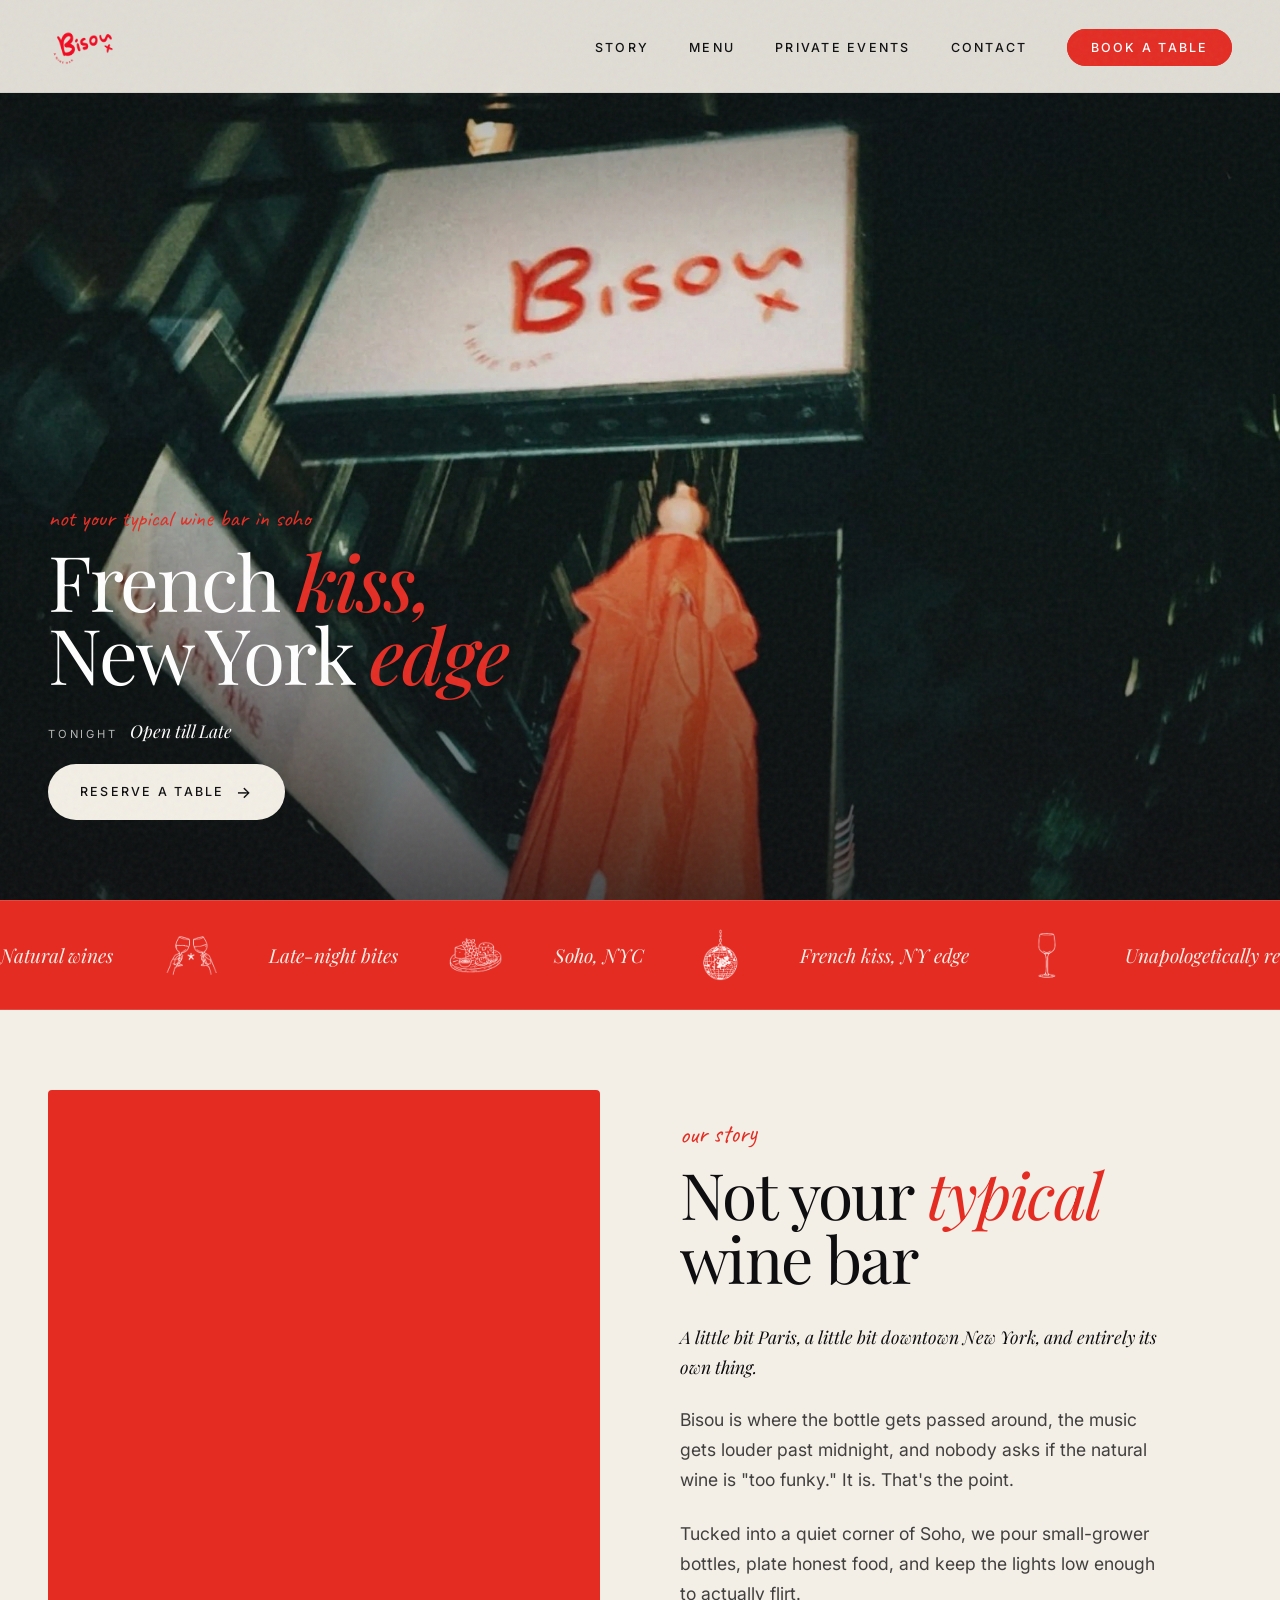
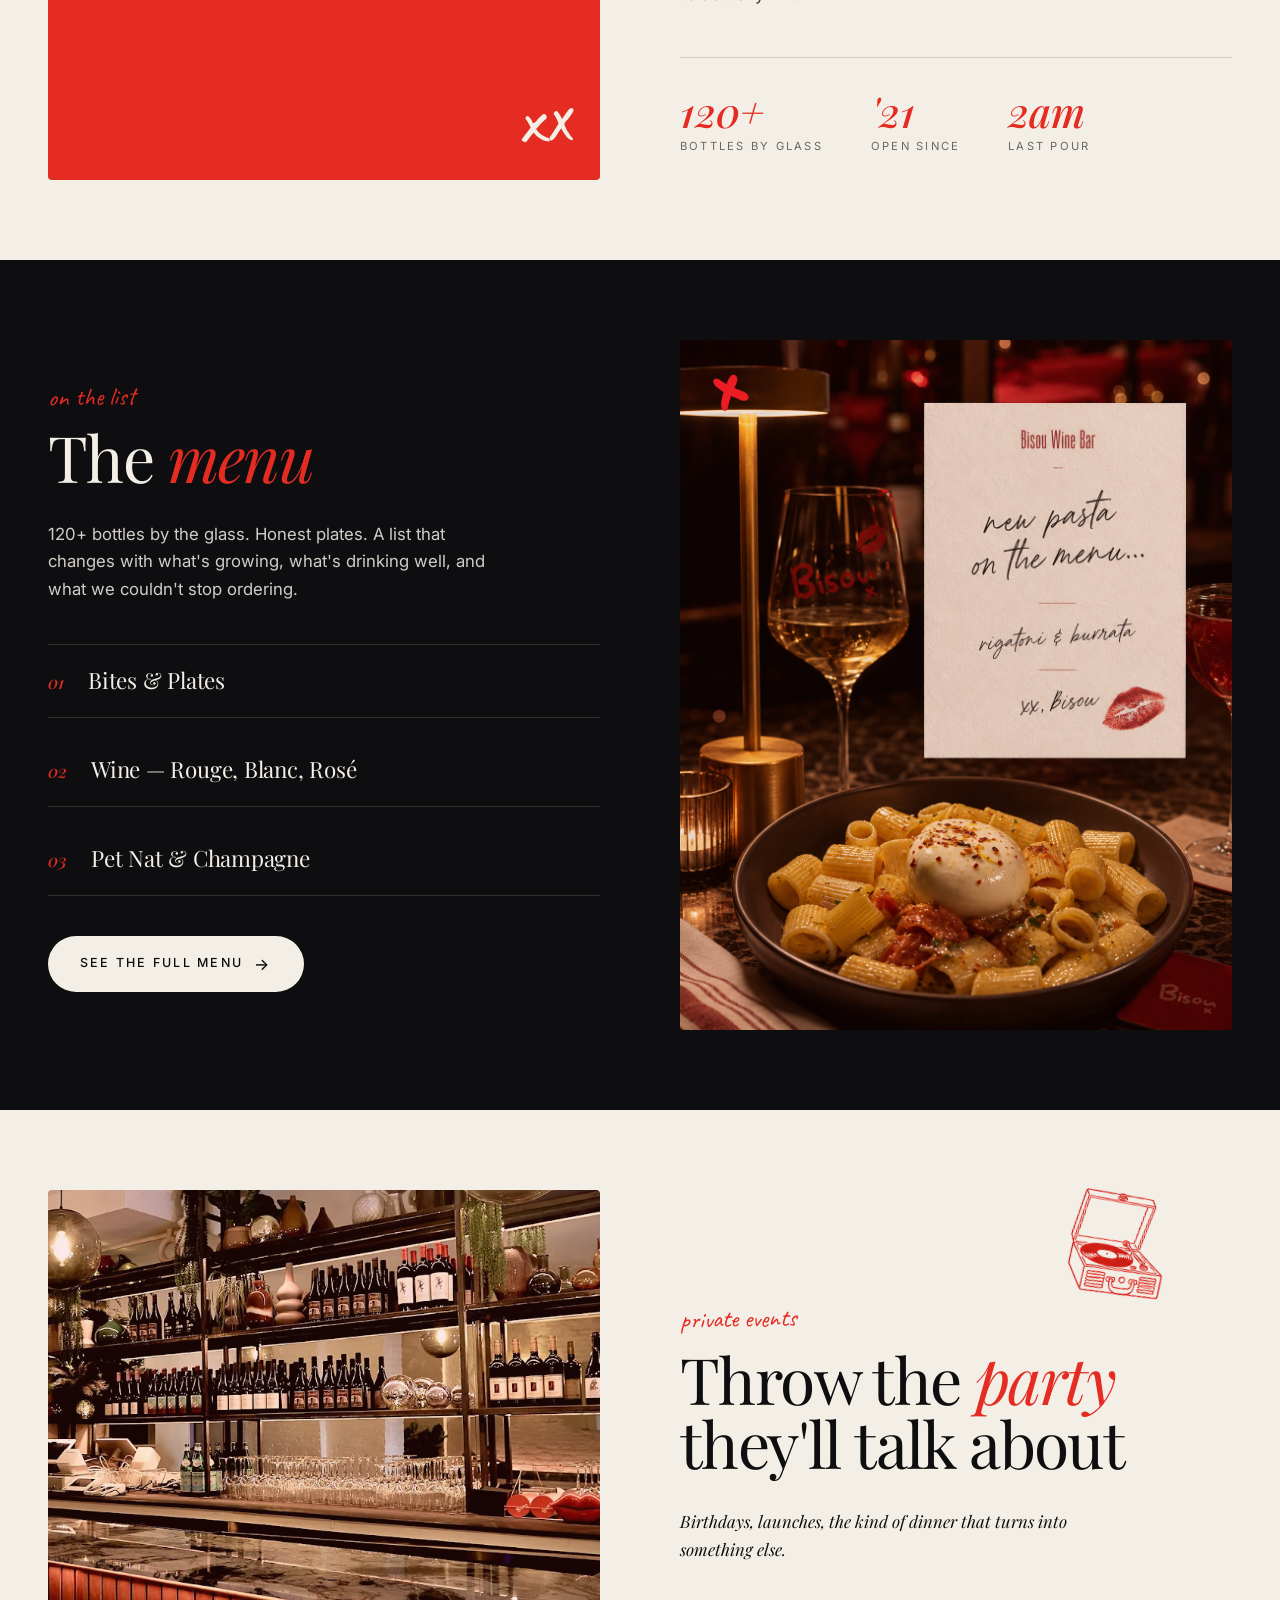
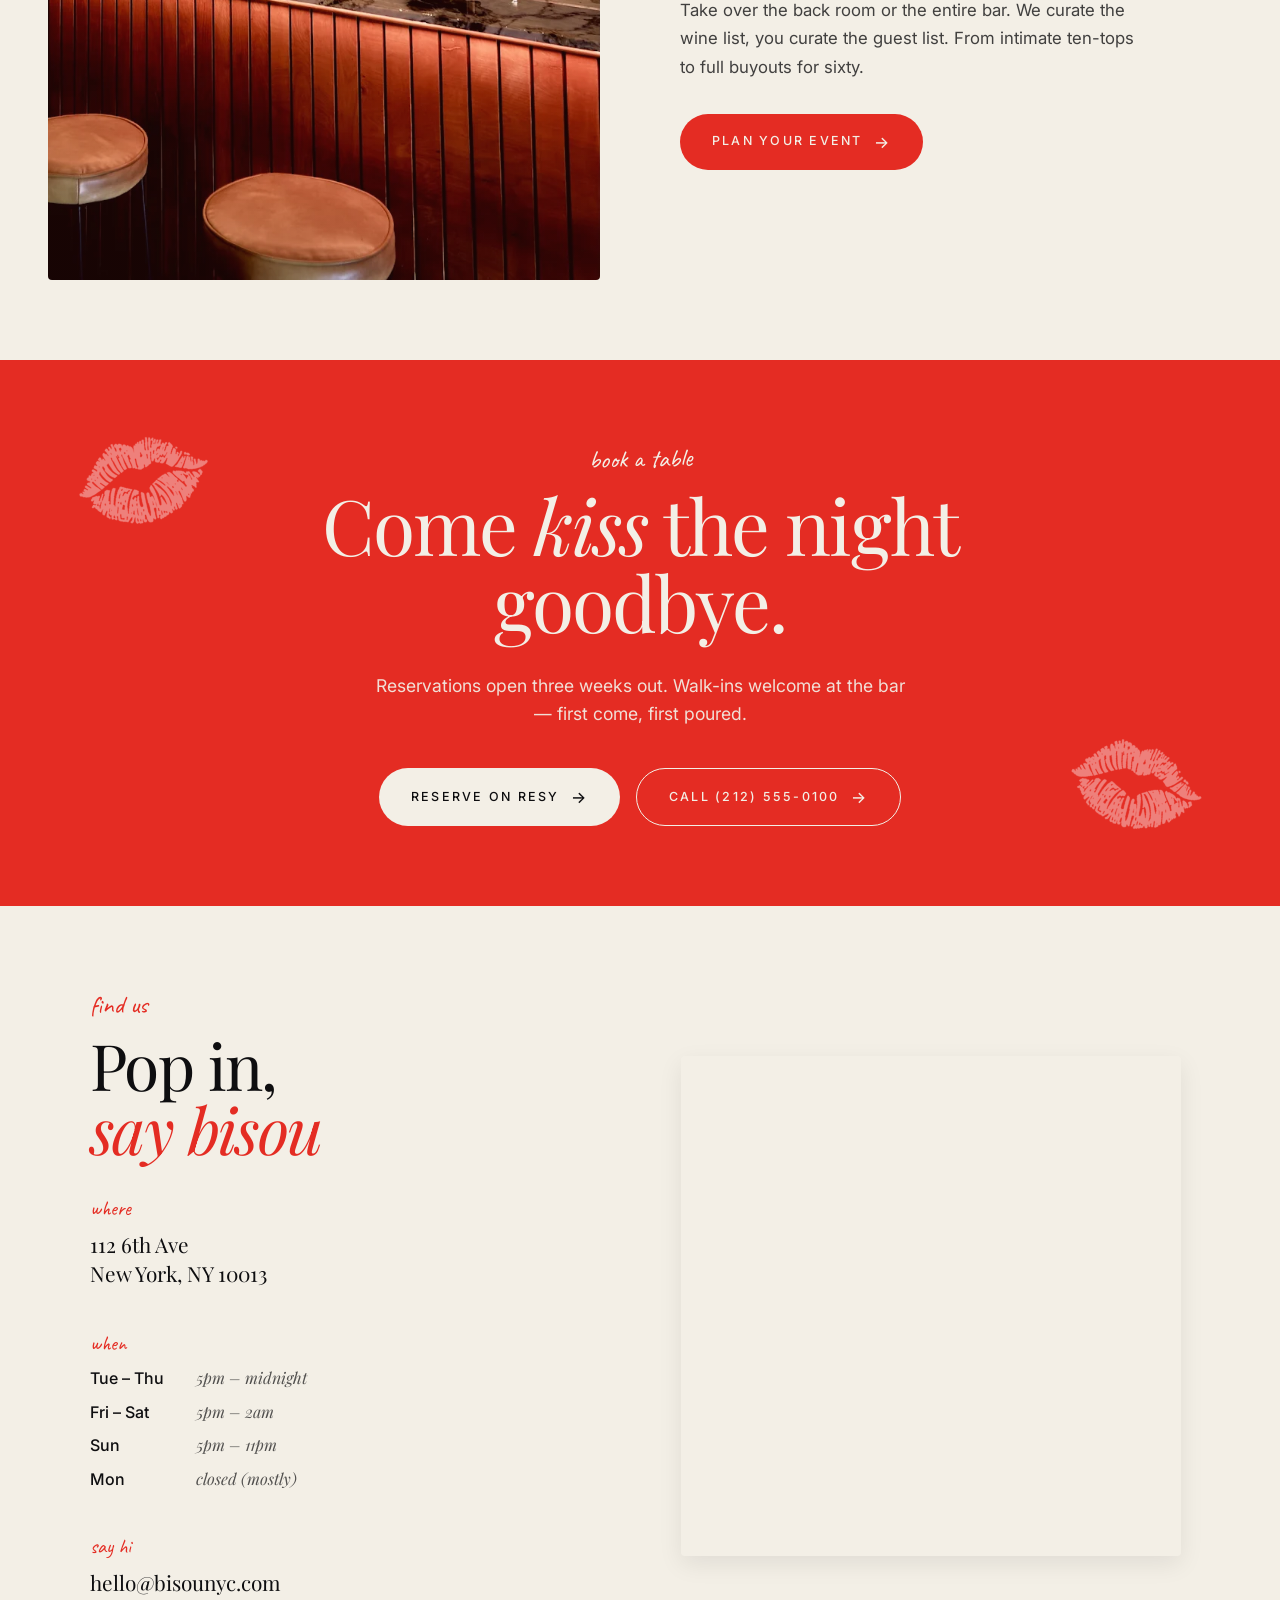
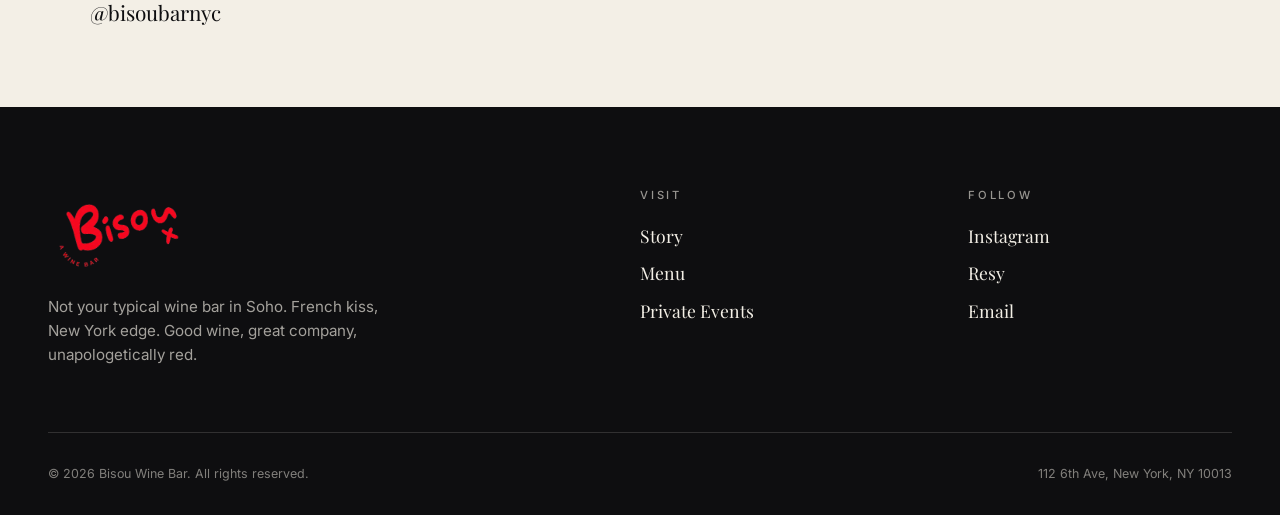
==== index.html @ 3c7ae7d9 "Initial Bisou website" ====
<!DOCTYPE html>
<html lang="en">
<head>
<meta charset="UTF-8">
<meta name="viewport" content="width=device-width, initial-scale=1.0">

<!-- ============ SEO ============ -->
<title>Bisou — Not Your Typical Wine Bar in Soho, NYC | Natural Wine & Late-Night Bites</title>
<meta name="description" content="Bisou is a natural wine bar in Soho, NYC. French kiss, New York edge. 120+ bottles by the glass, late-night bites, open till 2am. Book your table on Resy.">
<meta name="keywords" content="wine bar soho, wine bar nyc, natural wine soho, french wine bar new york, late night wine bar nyc, soho restaurants, bisou wine bar, wine bar spring street">
<meta name="author" content="Bisou Wine Bar">
<meta name="robots" content="index, follow, max-image-preview:large">
<link rel="canonical" href="https://bisounyc.com/">
<meta name="geo.region" content="US-NY">
<meta name="geo.placename" content="New York">
<meta name="geo.position" content="40.7237;-74.0021">
<meta name="ICBM" content="40.7237, -74.0021">

<!-- Open Graph -->
<meta property="og:type" content="restaurant.restaurant">
<meta property="og:title" content="Bisou — Not Your Typical Wine Bar in Soho, NYC">
<meta property="og:description" content="French kiss, New York edge. Natural wine bar in Soho. Open till 2am.">
<meta property="og:url" content="https://bisounyc.com/">
<meta property="og:site_name" content="Bisou Wine Bar">
<meta property="og:locale" content="en_US">
<meta property="og:image" content="https://bisounyc.com/og-image.jpg">

<!-- Twitter -->
<meta name="twitter:card" content="summary_large_image">
<meta name="twitter:title" content="Bisou — Not Your Typical Wine Bar in Soho, NYC">
<meta name="twitter:description" content="French kiss, New York edge. Natural wine bar in Soho. Open till 2am.">
<meta name="twitter:image" content="https://bisounyc.com/og-image.jpg">

<!-- LocalBusiness Schema for Google + AI search (GEO) -->
<script type="application/ld+json">
{
  "@context": "https://schema.org",
  "@type": "BarOrPub",
  "@id": "https://bisounyc.com/#business",
  "name": "Bisou Wine Bar",
  "alternateName": "Bisou",
  "description": "Natural wine bar in Soho, NYC. French kiss, New York edge. 120+ bottles by the glass, late-night bites, open till 2am.",
  "url": "https://bisounyc.com/",
  "telephone": "+1-212-555-0100",
  "email": "hello@bisounyc.com",
  "priceRange": "$$",
  "image": "https://bisounyc.com/og-image.jpg",
  "logo": "https://bisounyc.com/logo.png",
  "address": {
    "@type": "PostalAddress",
    "streetAddress": "112 6th Ave",
    "addressLocality": "New York",
    "addressRegion": "NY",
    "postalCode": "10013",
    "addressCountry": "US"
  },
  "geo": {
    "@type": "GeoCoordinates",
    "latitude": 40.7237,
    "longitude": -74.0021
  },
  "openingHoursSpecification": [
    { "@type": "OpeningHoursSpecification", "dayOfWeek": ["Tuesday","Wednesday","Thursday"], "opens": "17:00", "closes": "00:00" },
    { "@type": "OpeningHoursSpecification", "dayOfWeek": ["Friday","Saturday"], "opens": "17:00", "closes": "02:00" },
    { "@type": "OpeningHoursSpecification", "dayOfWeek": "Sunday", "opens": "17:00", "closes": "23:00" }
  ],
  "servesCuisine": ["Wine Bar", "French", "American", "Natural Wine"],
  "acceptsReservations": "https://resy.com/cities/ny/bisou",
  "hasMenu": "https://bisounyc.com/menu.html",
  "sameAs": [
    "https://www.instagram.com/bisoubarnyc/"
  ],
  "areaServed": {
    "@type": "City",
    "name": "New York"
  }
}
</script>

<link rel="preconnect" href="https://fonts.googleapis.com">
<link rel="preconnect" href="https://fonts.gstatic.com" crossorigin>
<link href="https://fonts.googleapis.com/css2?family=Playfair+Display:ital,wght@0,400;0,500;0,700;1,400;1,500;1,700&family=Inter:wght@300;400;500;600&family=Caveat:wght@400;600&display=swap" rel="stylesheet">
<link rel="stylesheet" href="styles.css">
</head>
<body>

<!-- NAV -->
<nav id="nav" class="solid" aria-label="Main navigation">
  <a href="/" class="nav-logo" aria-label="Bisou home"><img src="images/logo.png" alt="Bisou — A Wine Bar"></a>
  <ul class="nav-links">
    <li><a href="#story">Story</a></li>
    <li><a href="menu.html">Menu</a></li>
    <li><a href="events.html">Private Events</a></li>
    <li><a href="#contact">Contact</a></li>
    <li><a href="https://resy.com/cities/new-york-ny/venues/bisou" target="_blank" rel="noopener" class="nav-cta" data-resy>Book a Table</a></li>
  </ul>
</nav>

<!-- HERO -->
<header class="hero" role="banner">
  <img class="hero-video" src="images/hero.jpg" alt="Bisou Wine Bar storefront at 112 6th Ave, NY" loading="eager">
  <div class="hero-overlay"></div>

  <div class="hero-content">
    <span class="hero-eyebrow">not your typical wine bar in soho</span>
    <h1>French <em>kiss,</em><br>New York <em>edge</em></h1>
    <div class="hero-meta">
      <div class="meta-row">
        <span class="meta-label">Tonight</span>
        <span class="meta-value">Open till Late</span>
      </div>
      <a href="https://resy.com/cities/new-york-ny/venues/bisou" target="_blank" rel="noopener" class="btn btn-light" data-resy>Reserve a Table</a>
    </div>
  </div>

</header>

<!-- MARQUEE -->
<div class="marquee" aria-hidden="true">
  <div class="marquee-track">
    <span>Natural wines</span>
    <span>Late-night bites</span>
    <span>Soho, NYC</span>
    <span>French kiss, NY edge</span>
    <span>Unapologetically red</span>
    <span>Natural wines</span>
    <span>Late-night bites</span>
    <span>Soho, NYC</span>
    <span>French kiss, NY edge</span>
    <span>Unapologetically red</span>
  </div>
</div>

<main>

<!-- STORY -->
<section class="story" id="story" aria-labelledby="story-title">
  <div class="story-image" role="img" aria-label="Bisou wine bar interior"></div>
  <div class="story-text">
    <span class="section-label">our story</span>
    <h2 class="section-title" id="story-title">Not your <em>typical</em><br>wine bar</h2>
    <p class="lead">A little bit Paris, a little bit downtown New York, and entirely its own thing.</p>
    <p>Bisou is where the bottle gets passed around, the music gets louder past midnight, and nobody asks if the natural wine is "too funky." It is. That's the point.</p>
    <p>Tucked into a quiet corner of Soho, we pour small-grower bottles, plate honest food, and keep the lights low enough to actually flirt.</p>
    <div class="story-stats">
      <div>
        <div class="stat-num">120+</div>
        <div class="stat-label">Bottles by glass</div>
      </div>
      <div>
        <div class="stat-num">'21</div>
        <div class="stat-label">Open since</div>
      </div>
      <div>
        <div class="stat-num">2am</div>
        <div class="stat-label">Last pour</div>
      </div>
    </div>
  </div>
</section>

<!-- MENU TEASER (light bg) -->
<section class="menu-teaser" id="menu-teaser" aria-labelledby="menu-title">
  <div class="menu-teaser-inner">
    <div class="menu-teaser-text">
      <span class="section-label">on the list</span>
      <h2 class="section-title" id="menu-title">The <em>menu</em></h2>
      <p class="lead">120+ bottles by the glass. Honest plates. A list that changes with what's growing, what's drinking well, and what we couldn't stop ordering.</p>
      <div class="menu-teaser-cats">
        <div class="cat"><span class="cat-num">01</span><span class="cat-name">Bites & Plates</span></div>
        <div class="cat"><span class="cat-num">02</span><span class="cat-name">Wine — Rouge, Blanc, Rosé</span></div>
        <div class="cat"><span class="cat-num">03</span><span class="cat-name">Pet Nat & Champagne</span></div>
      </div>
      <a href="menu.html" class="btn btn-light">See the full menu</a>
    </div>
    <div class="menu-teaser-image" role="img" aria-label="Wine and bites at Bisou"></div>
  </div>
</section>

<!-- EVENTS TEASER -->
<section class="events-teaser" id="events" aria-labelledby="events-title">
  <img src="images/dj.png" alt="" aria-hidden="true" class="events-teaser-dj">
  <div class="events-teaser-inner">
    <div class="events-teaser-image" role="img" aria-label="Private event at Bisou"></div>
    <div class="events-teaser-text">
      <span class="section-label">private events</span>
      <h2 class="section-title" id="events-title">Throw the <em>party</em><br>they'll talk about</h2>
      <p class="lead">Birthdays, launches, the kind of dinner that turns into something else.</p>
      <p>Take over the back room or the entire bar. We curate the wine list, you curate the guest list. From intimate ten-tops to full buyouts for sixty.</p>
      <a href="events.html" class="btn">Plan your event</a>
    </div>
  </div>
</section>

<!-- RESERVATION -->
<section class="reservation" id="reservation" aria-labelledby="reservation-title">
  <span class="section-label" style="color: var(--warm-ivory);">book a table</span>
  <h2 id="reservation-title">Come <em>kiss</em> the night<br>goodbye.</h2>
  <p>Reservations open three weeks out. Walk-ins welcome at the bar — first come, first poured.</p>
  <div class="resy-buttons">
    <a href="https://resy.com/cities/new-york-ny/venues/bisou" target="_blank" rel="noopener" class="btn btn-light" data-resy>Reserve on Resy</a>
    <a href="tel:+12125550100" class="btn btn-ghost">Call (212) 555-0100</a>
  </div>
</section>

<!-- CONTACT -->
<section class="contact" id="contact" aria-labelledby="contact-title">
  <div class="contact-grid">
    <div>
      <span class="section-label">find us</span>
      <h2 class="section-title" id="contact-title">Pop in,<br><em>say bisou</em></h2>

      <div class="contact-info">
        <div class="contact-block">
          <div class="contact-label">where</div>
          <address class="contact-content">112 6th Ave<br>New York, NY 10013</address>
        </div>
        <div class="contact-block">
          <div class="contact-label">when</div>
          <div class="hours-table">
            <span class="day">Tue – Thu</span><span class="time">5pm – midnight</span>
            <span class="day">Fri – Sat</span><span class="time">5pm – 2am</span>
            <span class="day">Sun</span><span class="time">5pm – 11pm</span>
            <span class="day">Mon</span><span class="time">closed (mostly)</span>
          </div>
        </div>
        <div class="contact-block">
          <div class="contact-label">say hi</div>
          <div class="contact-content">
            <a href="mailto:hello@bisounyc.com">hello@bisounyc.com</a><br>
            <a href="https://www.instagram.com/bisoubarnyc/" target="_blank" rel="noopener">@bisoubarnyc</a>
          </div>
        </div>
      </div>
    </div>

    <a href="https://www.google.com/maps/place/Bisou/data=!4m2!3m1!1s0x0:0x963770b010f868d4" target="_blank" rel="noopener" class="map-link" aria-label="Open Bisou location in Google Maps">
      <iframe
        class="map-embed"
        src="https://www.google.com/maps?q=Bisou+112+6th+Ave+New+York+NY+10013&z=16&output=embed"
        loading="lazy"
        referrerpolicy="no-referrer-when-downgrade"
        title="Map showing Bisou at 112 6th Ave, NY"></iframe>
    </a>
  </div>
</section>

</main>

<!-- FOOTER -->
<footer>
  <div class="footer-top">
    <div class="footer-brand">
      <img src="images/logo.png" alt="Bisou — A Wine Bar" class="footer-logo">
      <p>Not your typical wine bar in Soho. French kiss, New York edge. Good wine, great company, unapologetically red.</p>
    </div>
    <div class="footer-col">
      <h5>Visit</h5>
      <ul>
        <li><a href="#story">Story</a></li>
        <li><a href="menu.html">Menu</a></li>
        <li><a href="events.html">Private Events</a></li>
      </ul>
    </div>
    <div class="footer-col">
      <h5>Follow</h5>
      <ul>
        <li><a href="https://www.instagram.com/bisoubarnyc/" target="_blank" rel="noopener">Instagram</a></li>
        <li><a href="https://resy.com/cities/ny/bisou" target="_blank" rel="noopener">Resy</a></li>
        <li><a href="mailto:hello@bisounyc.com">Email</a></li>
      </ul>
    </div>
  </div>
  <div class="footer-bottom">
    <span>© 2026 Bisou Wine Bar. All rights reserved.</span>
    <span>112 6th Ave, New York, NY 10013</span>
  </div>
</footer>

<script async src="https://widgets.resy.com/embed.js"></script>
<script src="script.js"></script>

</body>
</html>
---- styles.css ----
:root {
  --bisou-red: #E42C23;
  --bisou-red-deep: #B8221A;
  --warm-ivory: #F3EFE6;
  --ivory-soft: #ECE5D6;
  --midnight: #0E0E10;
  --soft-blue: #49607A;
  --deep-wine: #4A0D0D;
  --display: 'Playfair Display', serif;
  --body: 'Inter', sans-serif;
  --hand: 'Caveat', cursive;
}

* { margin: 0; padding: 0; box-sizing: border-box; }
html { scroll-behavior: smooth; }
body {
  font-family: var(--body);
  background: var(--warm-ivory);
  color: var(--midnight);
  overflow-x: hidden;
  font-weight: 400;
  line-height: 1.5;
  -webkit-font-smoothing: antialiased;
}

/* Grain overlay */
body::before {
  content: '';
  position: fixed;
  inset: 0;
  pointer-events: none;
  opacity: 0.06;
  z-index: 9999;
  background-image: url("data:image/svg+xml,%3Csvg viewBox='0 0 200 200' xmlns='http://www.w3.org/2000/svg'%3E%3Cfilter id='n'%3E%3CfeTurbulence type='fractalNoise' baseFrequency='0.9' numOctaves='3'/%3E%3C/filter%3E%3Crect width='100%25' height='100%25' filter='url(%23n)'/%3E%3C/svg%3E");
}

/* ============ NAV ============ */
nav {
  position: fixed;
  top: 0; left: 0; right: 0;
  z-index: 100;
  padding: 1.5rem 3rem;
  display: flex;
  justify-content: space-between;
  align-items: center;
  transition: all 0.4s ease;
  mix-blend-mode: difference;
}

nav.scrolled {
  mix-blend-mode: normal;
  background: rgba(243, 239, 230, 0.92);
  backdrop-filter: blur(20px);
  padding: 1rem 3rem;
  border-bottom: 1px solid rgba(14, 14, 16, 0.06);
}

nav.solid {
  mix-blend-mode: normal;
  background: rgba(243, 239, 230, 0.92);
  backdrop-filter: blur(20px);
  border-bottom: 1px solid rgba(14, 14, 16, 0.06);
}

.nav-logo {
  display: inline-flex;
  align-items: center;
  text-decoration: none;
  line-height: 0;
}

.nav-logo img {
  height: 44px;
  width: auto;
  display: block;
}

.nav-links {
  display: flex;
  gap: 2.5rem;
  list-style: none;
  align-items: center;
}

.nav-links a {
  color: white;
  text-decoration: none;
  font-size: 0.78rem;
  letter-spacing: 0.18em;
  text-transform: uppercase;
  font-weight: 500;
  transition: opacity 0.2s;
}

nav.scrolled .nav-links a,
nav.solid .nav-links a { color: var(--midnight); }

.nav-links a:hover { opacity: 0.6; }

.nav-cta {
  padding: 0.6rem 1.4rem;
  border: 1px solid white;
  color: white !important;
  border-radius: 100px;
  transition: all 0.3s !important;
}

nav.scrolled .nav-cta,
nav.solid .nav-cta {
  border-color: var(--bisou-red);
  background: var(--bisou-red);
  color: white !important;
}

.nav-cta:hover {
  background: white;
  color: var(--midnight) !important;
  opacity: 1 !important;
}

nav.scrolled .nav-cta:hover,
nav.solid .nav-cta:hover {
  background: var(--bisou-red-deep);
  border-color: var(--bisou-red-deep);
  color: white !important;
}

/* ============ HERO ============ */
.hero {
  height: 100vh;
  position: relative;
  overflow: hidden;
  display: flex;
  align-items: flex-end;
  color: white;
}

.hero-video {
  position: absolute;
  inset: 0;
  width: 100%;
  height: 100%;
  object-fit: cover;
  z-index: 0;
}

.hero-overlay {
  position: absolute;
  inset: 0;
  background:
    linear-gradient(180deg, rgba(14,14,16,0.4) 0%, rgba(14,14,16,0) 30%, rgba(14,14,16,0) 50%, rgba(14,14,16,0.75) 100%);
  z-index: 1;
}

.hero-content {
  position: relative;
  z-index: 2;
  padding: 0 3rem 5rem;
  width: 100%;
  max-width: 900px;
  display: flex;
  flex-direction: column;
  align-items: flex-start;
}

.hero-eyebrow {
  font-family: var(--hand);
  font-size: 1.5rem;
  color: var(--bisou-red);
  margin-bottom: 0.5rem;
  transform: rotate(-2deg);
  display: inline-block;
  opacity: 0;
  animation: fadeUp 1s 0.4s forwards;
  text-transform: lowercase;
}

.hero h1 {
  font-family: var(--display);
  font-weight: 400;
  font-size: clamp(2.8rem, 6vw, 5.5rem);
  line-height: 0.95;
  letter-spacing: -0.025em;
  margin-bottom: 1.8rem;
  opacity: 0;
  animation: fadeUp 1.2s 0.6s forwards;
}

.hero h1 em {
  font-style: italic;
  color: var(--bisou-red);
  font-weight: 500;
}

.hero-meta {
  display: flex;
  flex-direction: column;
  align-items: flex-start;
  gap: 1.2rem;
  opacity: 0;
  animation: fadeUp 1s 1s forwards;
}

.meta-row {
  display: flex;
  align-items: baseline;
  gap: 0.8rem;
}

.meta-label {
  font-size: 0.7rem;
  letter-spacing: 0.25em;
  text-transform: uppercase;
  opacity: 0.7;
}

.meta-value {
  font-family: var(--display);
  font-style: italic;
  font-size: 1.1rem;
  font-weight: 400;
}

.hero-scroll {
  position: absolute;
  bottom: 2rem;
  left: 50%;
  transform: translateX(-50%);
  z-index: 2;
  color: white;
  font-size: 0.7rem;
  letter-spacing: 0.3em;
  text-transform: uppercase;
  opacity: 0;
  animation: fadeUp 1s 1.4s forwards;
}

.hero-scroll::after {
  content: '';
  display: block;
  width: 1px;
  height: 30px;
  background: white;
  margin: 0.8rem auto 0;
  animation: scrollLine 2s ease-in-out infinite;
}

@keyframes scrollLine {
  0%, 100% { transform: scaleY(0.3); transform-origin: top; }
  50% { transform: scaleY(1); }
}

@keyframes fadeUp {
  from { opacity: 0; transform: translateY(30px); }
  to { opacity: 1; transform: translateY(0); }
}

/* ============ MARQUEE ============ */
.marquee {
  background: var(--bisou-red);
  color: var(--warm-ivory);
  padding: 1.5rem 0;
  overflow: hidden;
  border-top: 1px solid rgba(243,239,230,0.15);
  border-bottom: 1px solid rgba(243,239,230,0.15);
}

.marquee-track {
  display: flex;
  align-items: center;
  gap: 3rem;
  animation: marquee 40s linear infinite;
  white-space: nowrap;
  font-family: var(--display);
  font-style: italic;
  font-size: 1.2rem;
  font-weight: 400;
}

.marquee-track span {
  display: inline-flex;
  align-items: center;
  gap: 3rem;
}

.marquee-track span::after {
  content: '';
  display: inline-block;
  width: 60px;
  height: 60px;
  background-position: center;
  background-repeat: no-repeat;
  background-size: contain;
  filter: brightness(0) invert(1);
  opacity: 0.95;
}

.marquee-track span:nth-child(5n+1)::after { background-image: url('images/banner/cheers.png'); }
.marquee-track span:nth-child(5n+2)::after { background-image: url('images/banner/cheese.png'); }
.marquee-track span:nth-child(5n+3)::after { background-image: url('images/banner/disco.png'); }
.marquee-track span:nth-child(5n+4)::after { background-image: url('images/banner/glass.png'); }
.marquee-track span:nth-child(5n+5)::after { background-image: url('images/banner/kisso.png'); }

@keyframes marquee { to { transform: translateX(-50%); } }

/* ============ SECTION BASE ============ */
section.story,
section.menu-teaser,
section.events-teaser,
section.reservation,
section.contact {
  padding: 5rem 3rem;
  position: relative;
}

.section-label {
  font-family: var(--hand);
  color: var(--bisou-red);
  font-size: 1.6rem;
  margin-bottom: 0.5rem;
  transform: rotate(-1deg);
  display: inline-block;
}

.section-title {
  font-family: var(--display);
  font-size: clamp(2.5rem, 5vw, 4.5rem);
  line-height: 1;
  letter-spacing: -0.025em;
  font-weight: 400;
  margin-bottom: 2rem;
}

.section-title em {
  font-style: italic;
  color: var(--bisou-red);
}

.lead {
  font-family: var(--display);
  font-size: 1.4rem;
  font-style: italic;
  line-height: 1.4;
  margin-bottom: 1.5rem;
  font-weight: 400;
}

/* ============ STORY ============ */
.story {
  display: grid;
  grid-template-columns: 1fr 1fr;
  gap: 5rem;
  align-items: center;
  max-width: 1400px;
  margin: 0 auto;
}

.story-image {
  position: relative;
  aspect-ratio: 4/5;
  background: var(--bisou-red);
  border-radius: 4px;
  overflow: hidden;
}

.story-image::before {
  content: '';
  position: absolute;
  inset: 0;
  background: url('https://images.unsplash.com/photo-1510812431401-41d2bd2722f3?w=900&q=80') center/cover;
  mix-blend-mode: multiply;
  opacity: 0.85;
}

.story-image::after {
  content: 'xx';
  position: absolute;
  bottom: 1.5rem;
  right: 2rem;
  font-family: var(--hand);
  color: var(--warm-ivory);
  font-size: 5rem;
  line-height: 1;
  transform: rotate(-8deg);
}

.story-text p {
  font-size: 1.1rem;
  line-height: 1.7;
  margin-bottom: 1.5rem;
  color: rgba(14, 14, 16, 0.78);
  max-width: 480px;
}

.story-text p.lead {
  color: var(--midnight);
}

.story-stats {
  margin-top: 3rem;
  display: flex;
  gap: 3rem;
  border-top: 1px solid rgba(14,14,16,0.15);
  padding-top: 2rem;
}

.stat-num {
  font-family: var(--display);
  font-style: italic;
  font-size: 2.6rem;
  color: var(--bisou-red);
  line-height: 1;
  font-weight: 500;
}

.stat-label {
  font-size: 0.7rem;
  letter-spacing: 0.2em;
  text-transform: uppercase;
  opacity: 0.6;
  margin-top: 0.4rem;
}

/* ============ MENU TEASER (dark) ============ */
.menu-teaser {
  background: var(--midnight);
  color: var(--warm-ivory);
}

.menu-teaser .section-title { color: var(--warm-ivory); }
.menu-teaser .section-title em { color: var(--bisou-red); }

.menu-teaser-inner {
  max-width: 1400px;
  margin: 0 auto;
  display: grid;
  grid-template-columns: 1fr 1fr;
  gap: 5rem;
  align-items: center;
}

.menu-teaser-text .lead {
  font-family: var(--body);
  font-style: normal;
  font-size: 1.05rem;
  font-weight: 400;
  line-height: 1.65;
  letter-spacing: 0;
  color: rgba(243,239,230,0.85);
  margin-bottom: 2.5rem;
  max-width: 460px;
}

.menu-teaser-cats {
  display: flex;
  flex-direction: column;
  gap: 1rem;
  margin-bottom: 2.5rem;
  border-top: 1px solid rgba(243,239,230,0.15);
}

.cat {
  display: flex;
  align-items: baseline;
  gap: 1.5rem;
  padding: 1.2rem 0;
  border-bottom: 1px solid rgba(243,239,230,0.15);
}

.cat-num {
  font-family: var(--display);
  font-style: italic;
  color: var(--bisou-red);
  font-size: 1.1rem;
  font-weight: 500;
}

.cat-name {
  font-family: var(--display);
  font-size: 1.4rem;
  letter-spacing: -0.01em;
  color: var(--warm-ivory);
}

.menu-teaser .btn-light {
  background: var(--warm-ivory);
  color: var(--midnight);
}

.menu-teaser-image {
  aspect-ratio: 4/5;
  background:
    linear-gradient(rgba(228,44,35,0.05), rgba(228,44,35,0.05)),
    url('images/menu-pasta.jpg') center/cover;
  border-radius: 4px;
  position: relative;
}

.menu-teaser-image::after {
  content: '';
  position: absolute;
  top: 1.5rem;
  left: 1.5rem;
  width: 56px;
  height: 56px;
  background: url('images/xx.png') center/contain no-repeat;
}

/* ============ EVENTS TEASER ============ */
.events-teaser {
  background: var(--warm-ivory);
  position: relative;
  overflow: hidden;
}

.events-teaser-dj {
  position: absolute;
  top: 4rem;
  right: 6rem;
  width: clamp(90px, 11vw, 150px);
  height: auto;
  transform: rotate(12deg);
  transform-origin: center;
  z-index: 2;
  pointer-events: none;
}

.events-teaser-inner {
  max-width: 1400px;
  margin: 0 auto;
  display: grid;
  grid-template-columns: 1fr 1fr;
  gap: 5rem;
  align-items: center;
}

.events-teaser-image {
  aspect-ratio: 4/5;
  background:
    linear-gradient(rgba(228,44,35,0.1), rgba(228,44,35,0.1)),
    url('images/private-events.webp') center/cover;
  border-radius: 4px;
  position: relative;
}

.events-teaser-text .lead {
  color: var(--midnight);
}

.events-teaser-text p {
  font-size: 1.05rem;
  line-height: 1.7;
  color: rgba(14,14,16,0.78);
  max-width: 460px;
  margin-bottom: 2rem;
}

/* ============ BUTTONS ============ */
.btn {
  display: inline-flex;
  align-items: center;
  gap: 0.7rem;
  padding: 1rem 2rem;
  background: var(--bisou-red);
  color: var(--warm-ivory);
  border: none;
  border-radius: 100px;
  font-family: var(--body);
  font-size: 0.78rem;
  letter-spacing: 0.18em;
  text-transform: uppercase;
  font-weight: 500;
  cursor: pointer;
  text-decoration: none;
  transition: all 0.3s;
}

.btn:hover {
  background: var(--bisou-red-deep);
  transform: translateY(-2px);
}

.btn-light {
  background: var(--warm-ivory);
  color: var(--midnight);
}

.btn-light:hover { background: white; }

.btn-outline {
  background: transparent;
  color: var(--midnight);
  border: 1px solid var(--midnight);
}

.btn-outline:hover {
  background: var(--midnight);
  color: var(--warm-ivory);
}

.btn-ghost {
  background: transparent;
  border: 1px solid var(--warm-ivory);
  color: var(--warm-ivory);
}

.btn-ghost:hover {
  background: var(--warm-ivory);
  color: var(--bisou-red);
}

.btn::after {
  content: '→';
  font-size: 1rem;
  transition: transform 0.3s;
}

.btn:hover::after { transform: translateX(4px); }

/* ============ RESERVATION ============ */
.reservation {
  background: var(--bisou-red);
  color: var(--warm-ivory);
  text-align: center;
  padding: 9rem 3rem;
  position: relative;
  overflow: hidden;
}

.reservation::before,
.reservation::after {
  content: '';
  position: absolute;
  width: 160px;
  height: 160px;
  background: url('images/kiss.png') center/contain no-repeat;
  filter: brightness(0) invert(1);
  opacity: 0.4;
}
.reservation::before { top: 2.5rem; left: 5%; transform: rotate(-12deg); }
.reservation::after { bottom: 2.5rem; right: 5%; transform: rotate(15deg); }

.reservation h2 {
  font-family: var(--display);
  font-size: clamp(2.8rem, 6vw, 5.5rem);
  line-height: 1;
  letter-spacing: -0.025em;
  font-weight: 400;
  margin-bottom: 2rem;
  max-width: 1000px;
  margin-left: auto;
  margin-right: auto;
}

.reservation h2 em { font-style: italic; }

.reservation p {
  font-size: 1.1rem;
  max-width: 540px;
  margin: 0 auto 2.5rem;
  opacity: 0.92;
  line-height: 1.6;
}

.resy-buttons {
  display: flex;
  gap: 1rem;
  justify-content: center;
  flex-wrap: wrap;
}

/* ============ CONTACT ============ */
.contact {
  max-width: 1400px;
  margin: 0 auto;
}

.contact-grid {
  display: grid;
  grid-template-columns: 1fr 1fr;
  gap: 4rem;
  align-items: center;
  max-width: 1100px;
  margin: 0 auto;
}

.contact-info {
  display: flex;
  flex-direction: column;
  gap: 2.5rem;
}

.contact-block .contact-label {
  font-family: var(--hand);
  color: var(--bisou-red);
  font-size: 1.3rem;
  margin-bottom: 0.4rem;
}

.contact-block .contact-content {
  font-family: var(--display);
  font-size: 1.3rem;
  font-weight: 400;
  line-height: 1.4;
  font-style: normal;
}

.contact-block .contact-content a {
  color: inherit;
  text-decoration: none;
  border-bottom: 1px solid transparent;
  transition: border-color 0.3s;
}

.contact-block .contact-content a:hover {
  border-color: var(--bisou-red);
}

.hours-table {
  display: grid;
  grid-template-columns: auto 1fr;
  gap: 0.6rem 2rem;
  font-size: 1rem;
}

.hours-table .day {
  font-family: var(--body);
  font-weight: 500;
}

.hours-table .time {
  font-family: var(--display);
  font-style: italic;
  color: rgba(14,14,16,0.7);
}

.map-link {
  display: block;
  border-radius: 4px;
  overflow: hidden;
  position: relative;
  aspect-ratio: 1/1;
  width: 100%;
  max-width: 500px;
  margin: 0 auto;
  box-shadow: 0 8px 24px rgba(14,14,16,0.08);
  transition: transform 0.3s ease, box-shadow 0.3s ease;
}

.map-link:hover {
  transform: translateY(-2px);
  box-shadow: 0 12px 32px rgba(14,14,16,0.12);
}

.map-embed {
  width: 100%;
  height: 100%;
  border: 0;
  display: block;
}

/* ============ FOOTER ============ */
footer {
  background: var(--midnight);
  color: var(--warm-ivory);
  padding: 5rem 3rem 2rem;
}

.footer-top {
  max-width: 1400px;
  margin: 0 auto;
  display: grid;
  grid-template-columns: 2fr 1fr 1fr;
  gap: 4rem;
  padding-bottom: 4rem;
  border-bottom: 1px solid rgba(243,239,230,0.15);
}

.footer-brand h3 {
  font-family: var(--display);
  font-style: italic;
  font-size: 4rem;
  color: var(--bisou-red);
  line-height: 1;
  margin-bottom: 1rem;
  font-weight: 700;
}

.footer-logo {
  height: 88px;
  width: auto;
  display: block;
  margin-bottom: 1.25rem;
}

.footer-brand p {
  opacity: 0.65;
  max-width: 360px;
  line-height: 1.6;
  font-size: 0.95rem;
}

.footer-col h5 {
  font-size: 0.7rem;
  letter-spacing: 0.25em;
  text-transform: uppercase;
  margin-bottom: 1.2rem;
  opacity: 0.6;
  font-weight: 500;
}

.footer-col ul {
  list-style: none;
  display: flex;
  flex-direction: column;
  gap: 0.7rem;
}

.footer-col a {
  color: var(--warm-ivory);
  text-decoration: none;
  font-family: var(--display);
  font-size: 1.1rem;
  transition: color 0.3s;
}

.footer-col a:hover { color: var(--bisou-red); }

.footer-bottom {
  max-width: 1400px;
  margin: 2rem auto 0;
  display: flex;
  justify-content: space-between;
  font-size: 0.78rem;
  opacity: 0.5;
  flex-wrap: wrap;
  gap: 1rem;
}

/* ============ MENU PAGE ============ */
.page-hero {
  padding: 10rem 3rem 4rem;
  background: var(--warm-ivory);
  text-align: center;
  position: relative;
}

.page-hero .section-label { font-size: 1.7rem; }

.page-hero h1 {
  font-family: var(--display);
  font-size: clamp(2.2rem, 4.8vw, 4rem);
  line-height: 1.05;
  letter-spacing: -0.025em;
  font-weight: 400;
  margin-bottom: 2rem;
}

.page-hero h1 em {
  font-style: italic;
  color: var(--bisou-red);
}

.page-hero .lead {
  font-family: var(--body);
  font-style: normal;
  font-size: 1.05rem;
  font-weight: 400;
  line-height: 1.65;
  letter-spacing: 0;
  max-width: 640px;
  margin: 0 auto 2rem;
  color: rgba(14,14,16,0.75);
}

.menu-tabs {
  display: flex;
  gap: 0.7rem;
  justify-content: center;
  flex-wrap: wrap;
  margin-top: 2rem;
}

.menu-tab {
  padding: 0.7rem 1.4rem;
  background: transparent;
  border: 1px solid rgba(14,14,16,0.2);
  color: var(--midnight);
  border-radius: 100px;
  cursor: pointer;
  font-family: var(--body);
  font-size: 0.78rem;
  letter-spacing: 0.18em;
  text-transform: uppercase;
  transition: all 0.3s;
  font-weight: 500;
}

.menu-tab.active,
.menu-tab:hover {
  background: var(--bisou-red);
  border-color: var(--bisou-red);
  color: var(--warm-ivory);
}

.menu-page {
  max-width: 1100px;
  margin: 0 auto;
  padding: 4rem 3rem 8rem;
}

.menu-section {
  margin-bottom: 5rem;
  scroll-margin-top: 100px;
}

.menu-section-title {
  font-family: var(--display);
  font-size: clamp(1.8rem, 3vw, 2.6rem);
  font-weight: 400;
  letter-spacing: -0.02em;
  margin-bottom: 0.5rem;
  display: flex;
  align-items: baseline;
  gap: 1rem;
}

.menu-section-title::before {
  content: '✦';
  color: var(--bisou-red);
  font-size: 1.2rem;
}

.menu-section-sub {
  font-family: var(--hand);
  color: var(--bisou-red);
  font-size: 1.3rem;
  margin-bottom: 2rem;
  display: inline-block;
}

.menu-grid-2col {
  display: grid;
  grid-template-columns: 1fr 1fr;
  gap: 2.5rem 4rem;
}

.menu-grid-1col {
  display: flex;
  flex-direction: column;
  gap: 1.5rem;
}

.menu-item {
  border-bottom: 1px dashed rgba(14,14,16,0.15);
  padding-bottom: 1.2rem;
}

.menu-item-head {
  display: flex;
  justify-content: space-between;
  align-items: baseline;
  gap: 1rem;
  margin-bottom: 0.4rem;
}

.menu-item h4 {
  font-family: var(--display);
  font-size: 1.3rem;
  font-weight: 500;
  letter-spacing: -0.01em;
}

.menu-item h4 em {
  font-style: italic;
  font-weight: 400;
}

.menu-item .price {
  font-family: var(--display);
  font-style: italic;
  color: var(--bisou-red);
  font-size: 1.1rem;
  font-weight: 500;
  white-space: nowrap;
}

.menu-item .desc {
  font-size: 0.95rem;
  color: rgba(14,14,16,0.7);
  line-height: 1.5;
}

.menu-item .badge {
  font-size: 0.7rem;
  color: var(--bisou-red);
  font-weight: 600;
  letter-spacing: 0.1em;
  margin-left: 0.5rem;
}

.wine-row {
  display: grid;
  grid-template-columns: 110px 1fr auto;
  gap: 1.5rem;
  align-items: baseline;
  padding: 0.9rem 0;
  border-bottom: 1px dashed rgba(14,14,16,0.12);
}

.wine-origin {
  font-family: var(--display);
  font-style: italic;
  color: rgba(14,14,16,0.5);
  font-size: 0.95rem;
}

.wine-name {
  font-family: var(--display);
  font-size: 1.1rem;
  font-weight: 500;
  letter-spacing: -0.01em;
}

.wine-price {
  font-family: var(--display);
  font-style: italic;
  color: var(--bisou-red);
  font-size: 1rem;
  font-weight: 500;
  white-space: nowrap;
}

.menu-disclaimer {
  margin-top: 4rem;
  padding-top: 2rem;
  border-top: 1px solid rgba(14,14,16,0.15);
  text-align: center;
  font-size: 0.75rem;
  color: rgba(14,14,16,0.55);
  letter-spacing: 0.05em;
  line-height: 1.6;
}

.menu-legend {
  display: flex;
  gap: 2rem;
  justify-content: center;
  margin-top: 2rem;
  font-size: 0.8rem;
  letter-spacing: 0.15em;
  text-transform: uppercase;
  color: rgba(14,14,16,0.65);
  flex-wrap: wrap;
}

.menu-legend strong { color: var(--bisou-red); margin-right: 0.4rem; }

/* ============ EVENTS PAGE ============ */
.events-page {
  max-width: 1400px;
  margin: 0 auto;
  padding: 4rem 3rem 8rem;
}

.events-hero-image {
  aspect-ratio: 21/9;
  background:
    linear-gradient(rgba(228,44,35,0.1), rgba(228,44,35,0.1)),
    url('images/private-events.webp') center/cover;
  border-radius: 4px;
  margin-bottom: 5rem;
}

.events-types {
  display: grid;
  grid-template-columns: repeat(3, 1fr);
  gap: 2rem;
  margin-bottom: 5rem;
}

.event-type {
  padding: 2.5rem 2rem;
  background: var(--ivory-soft);
  border-radius: 4px;
  transition: transform 0.4s;
}

.event-type:hover { transform: translateY(-4px); }

.event-type .num {
  font-family: var(--display);
  font-style: italic;
  font-size: 2.5rem;
  color: var(--bisou-red);
  font-weight: 500;
  line-height: 1;
  margin-bottom: 1rem;
}

.event-type h3 {
  font-family: var(--display);
  font-size: 1.6rem;
  font-weight: 400;
  letter-spacing: -0.01em;
  margin-bottom: 0.6rem;
}

.event-type p {
  font-size: 0.95rem;
  color: rgba(14,14,16,0.7);
  line-height: 1.6;
  margin-bottom: 1rem;
}

.event-type .capacity {
  font-family: var(--hand);
  color: var(--bisou-red);
  font-size: 1.2rem;
}

.event-cta {
  background: var(--midnight);
  color: var(--warm-ivory);
  padding: 5rem 3rem;
  border-radius: 4px;
  text-align: center;
}

.event-cta h2 {
  font-family: var(--display);
  font-size: clamp(2rem, 4vw, 3.2rem);
  line-height: 1.05;
  font-weight: 400;
  letter-spacing: -0.02em;
  margin-bottom: 1.5rem;
}

.event-cta h2 em {
  font-style: italic;
  color: var(--bisou-red);
}

.event-cta p {
  max-width: 540px;
  margin: 0 auto 2.5rem;
  opacity: 0.8;
  line-height: 1.6;
}

.event-form {
  max-width: 540px;
  margin: 0 auto;
  display: flex;
  flex-direction: column;
  gap: 1rem;
}

.event-form input,
.event-form textarea,
.event-form select {
  padding: 1rem 1.2rem;
  background: rgba(243,239,230,0.08);
  border: 1px solid rgba(243,239,230,0.2);
  border-radius: 4px;
  color: var(--warm-ivory);
  font-family: var(--body);
  font-size: 0.95rem;
  transition: border-color 0.3s;
}

.event-form input::placeholder,
.event-form textarea::placeholder { color: rgba(243,239,230,0.45); }

.event-form input:focus,
.event-form textarea:focus,
.event-form select:focus {
  outline: none;
  border-color: var(--bisou-red);
}

.event-form select { color: rgba(243,239,230,0.7); }
.event-form select option { color: var(--midnight); }

.event-form textarea {
  resize: vertical;
  min-height: 100px;
  font-family: var(--body);
}

.event-form button {
  align-self: center;
  margin-top: 0.5rem;
}

.form-row {
  display: grid;
  grid-template-columns: 1fr 1fr;
  gap: 1rem;
}

/* ============ RESPONSIVE ============ */
@media (max-width: 900px) {
  nav { padding: 1.2rem 1.5rem; }
  nav.scrolled, nav.solid { padding: 0.8rem 1.5rem; }
  .nav-links { display: none; }

  .hero-content { padding: 0 1.5rem 4rem; }

  section.story,
  section.menu-teaser,
  section.events-teaser,
  section.reservation,
  section.contact { padding: 5rem 1.5rem; }

  .story,
  .menu-teaser-inner,
  .events-teaser-inner,
  .contact-grid { grid-template-columns: 1fr; gap: 3rem; }

  .events-teaser-inner .events-teaser-image { order: -1; }
  .events-teaser-dj { width: 75px; top: 1rem; right: 1rem; transform: rotate(10deg); }

  .menu-grid-2col { grid-template-columns: 1fr; gap: 1.5rem; }
  .events-types { grid-template-columns: 1fr; }
  .form-row { grid-template-columns: 1fr; }

  .footer-top { grid-template-columns: 1fr; gap: 2.5rem; }
  .footer-brand h3 { font-size: 3rem; }
  .footer-logo { height: 70px; }
  .nav-logo img { height: 36px; }

  .events-page,
  .menu-page,
  .page-hero { padding-left: 1.5rem; padding-right: 1.5rem; }

  .page-hero { padding-top: 7rem; padding-bottom: 2.5rem; }
  .page-hero .section-label { font-size: 1.3rem; }
  .page-hero h1 {
    font-size: clamp(1.9rem, 8vw, 2.6rem);
    line-height: 1.1;
    margin-bottom: 1.5rem;
  }
  .page-hero h1 br { display: none; }
  .menu-tabs { gap: 0.5rem; margin-top: 1.5rem; }
  .menu-tab { padding: 0.55rem 1rem; font-size: 0.7rem; }

  .wine-row {
    grid-template-columns: 1fr auto;
    gap: 0.4rem 1rem;
  }
  .wine-origin { grid-column: 1 / -1; font-size: 0.85rem; }

  .story-stats { flex-wrap: wrap; gap: 1.5rem 2rem; }
}
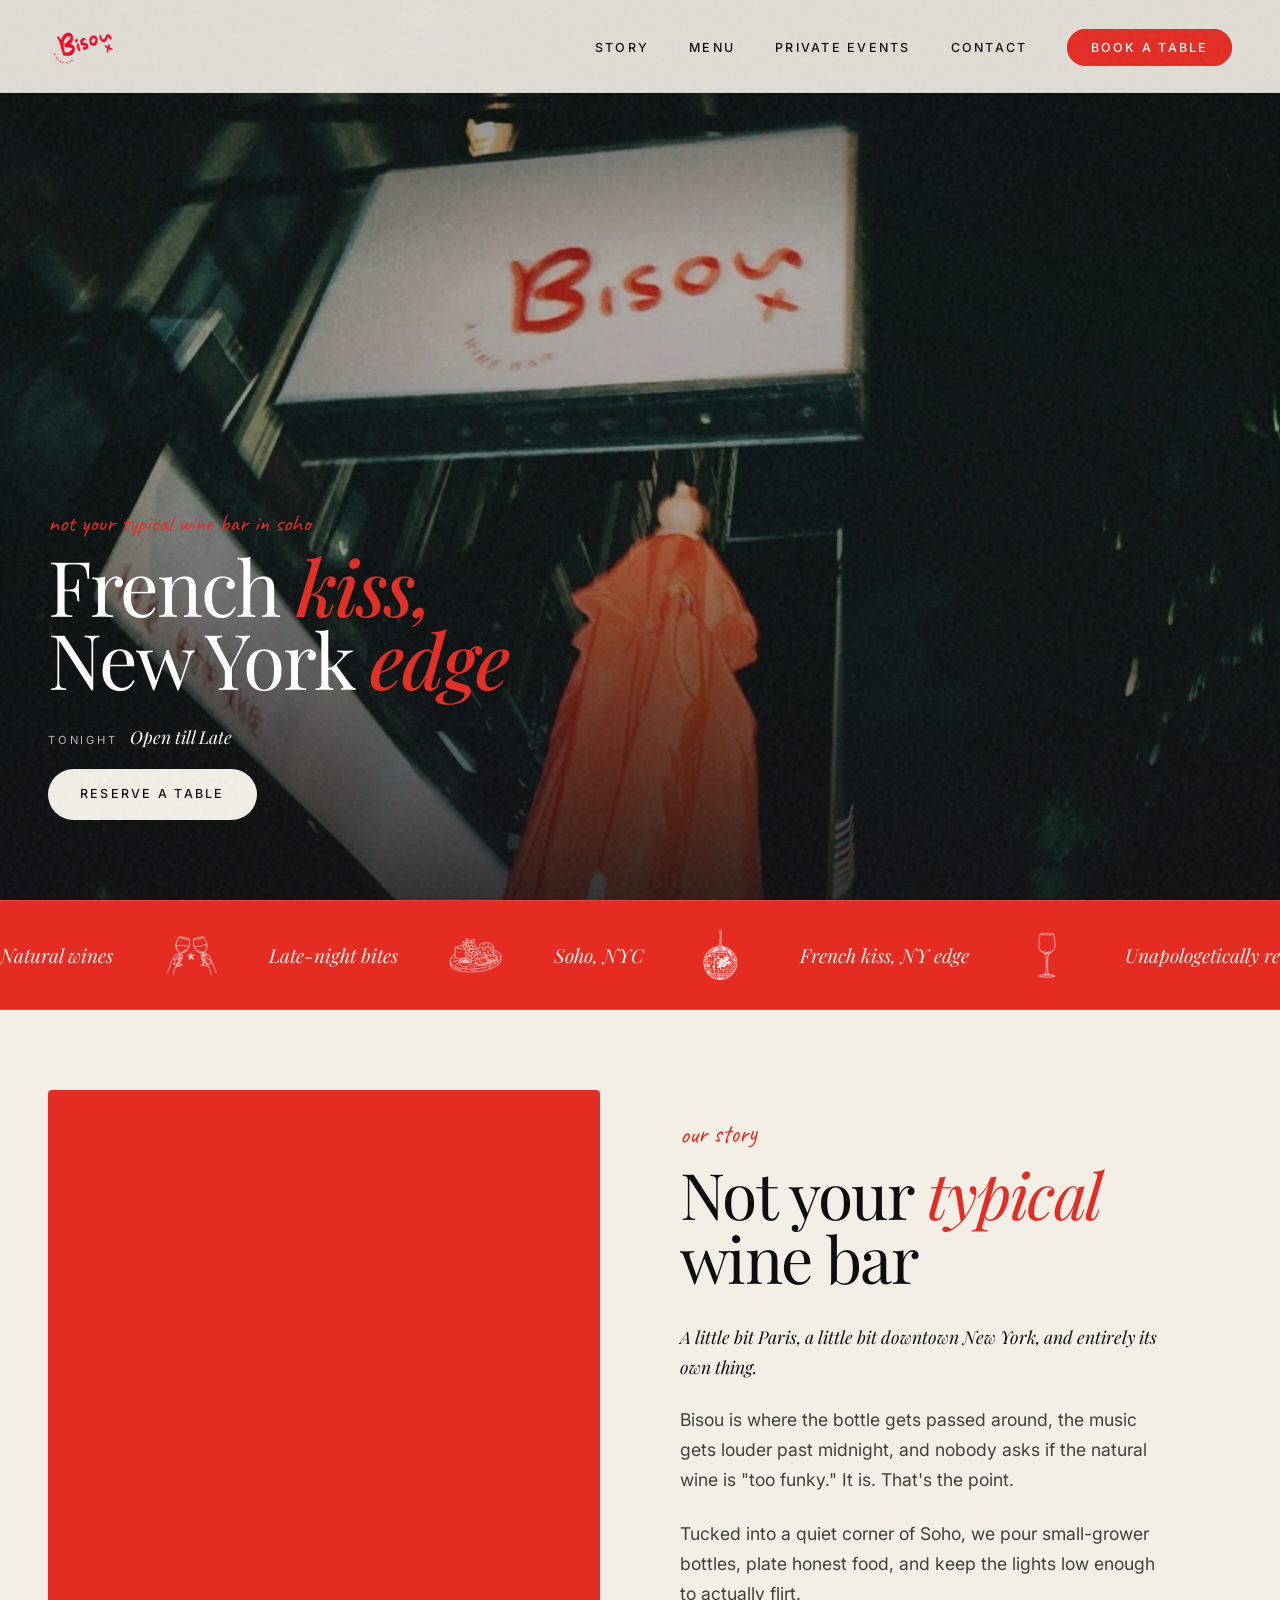
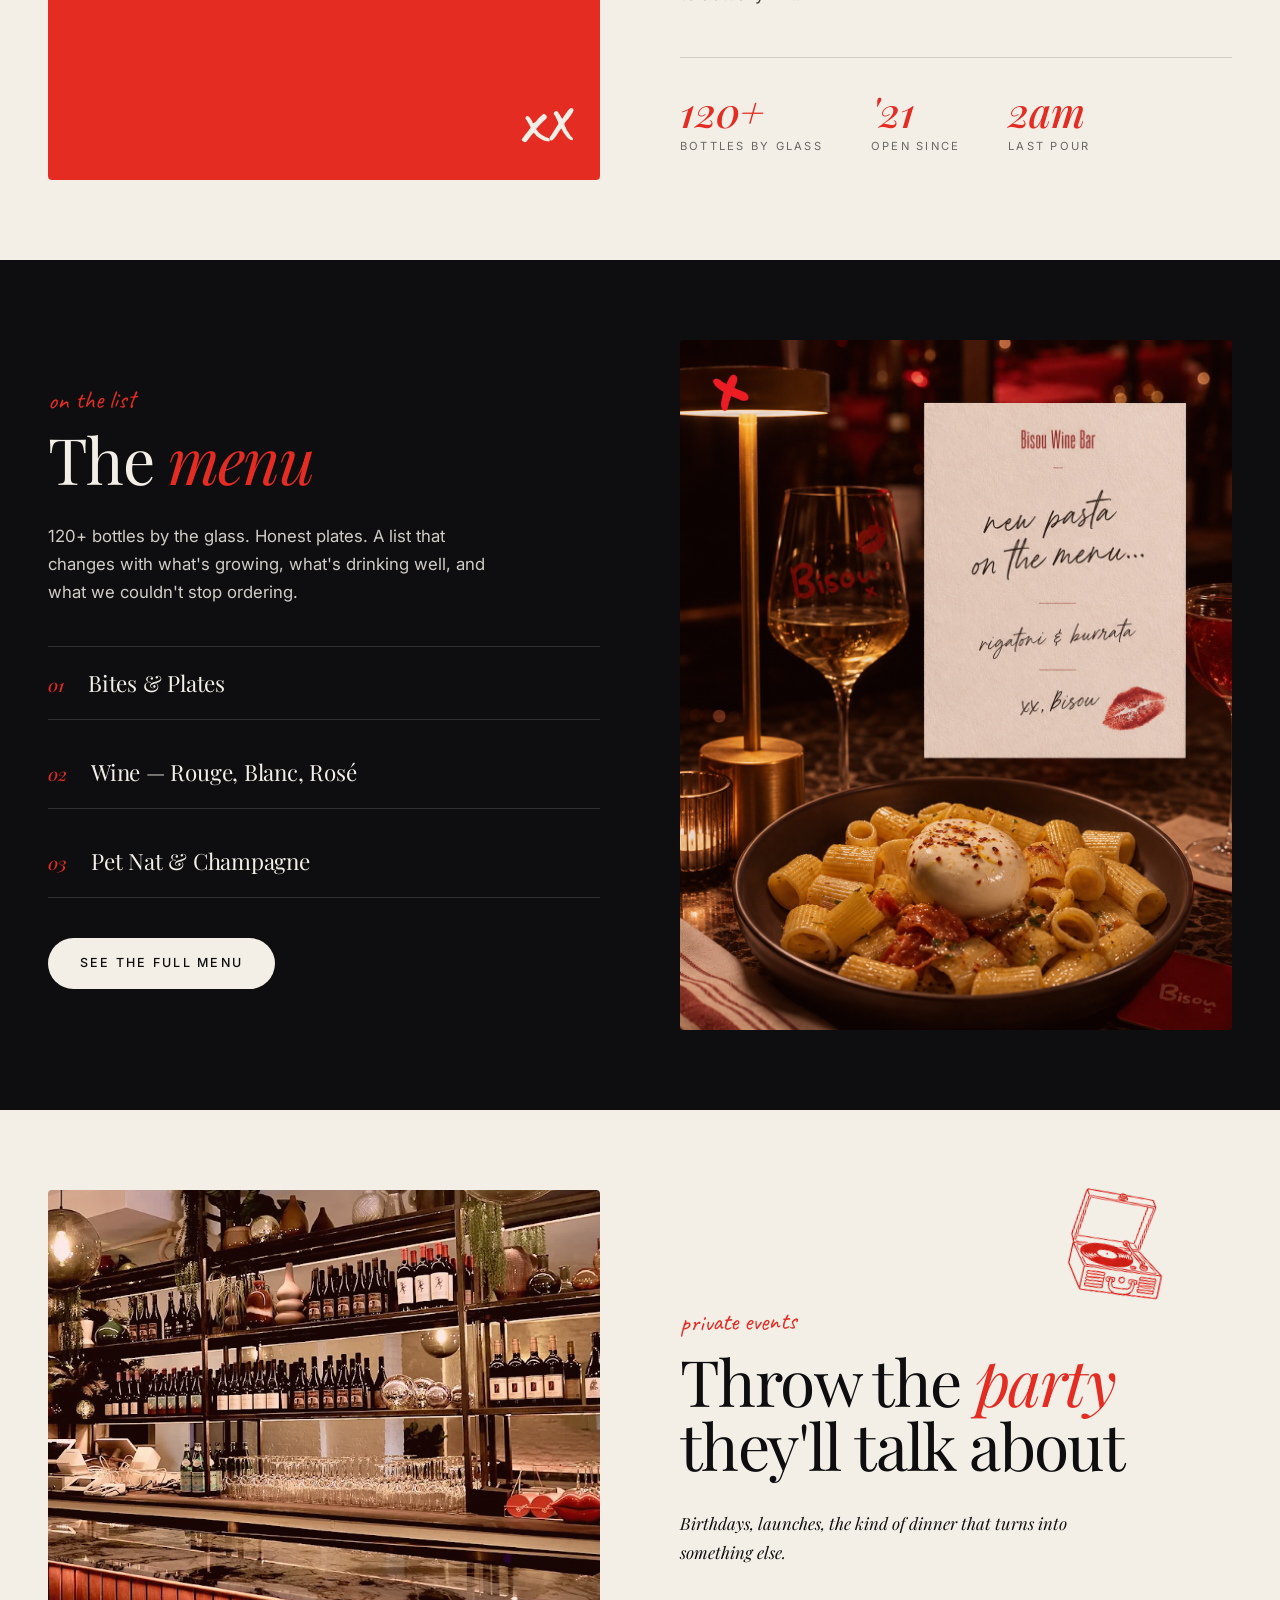
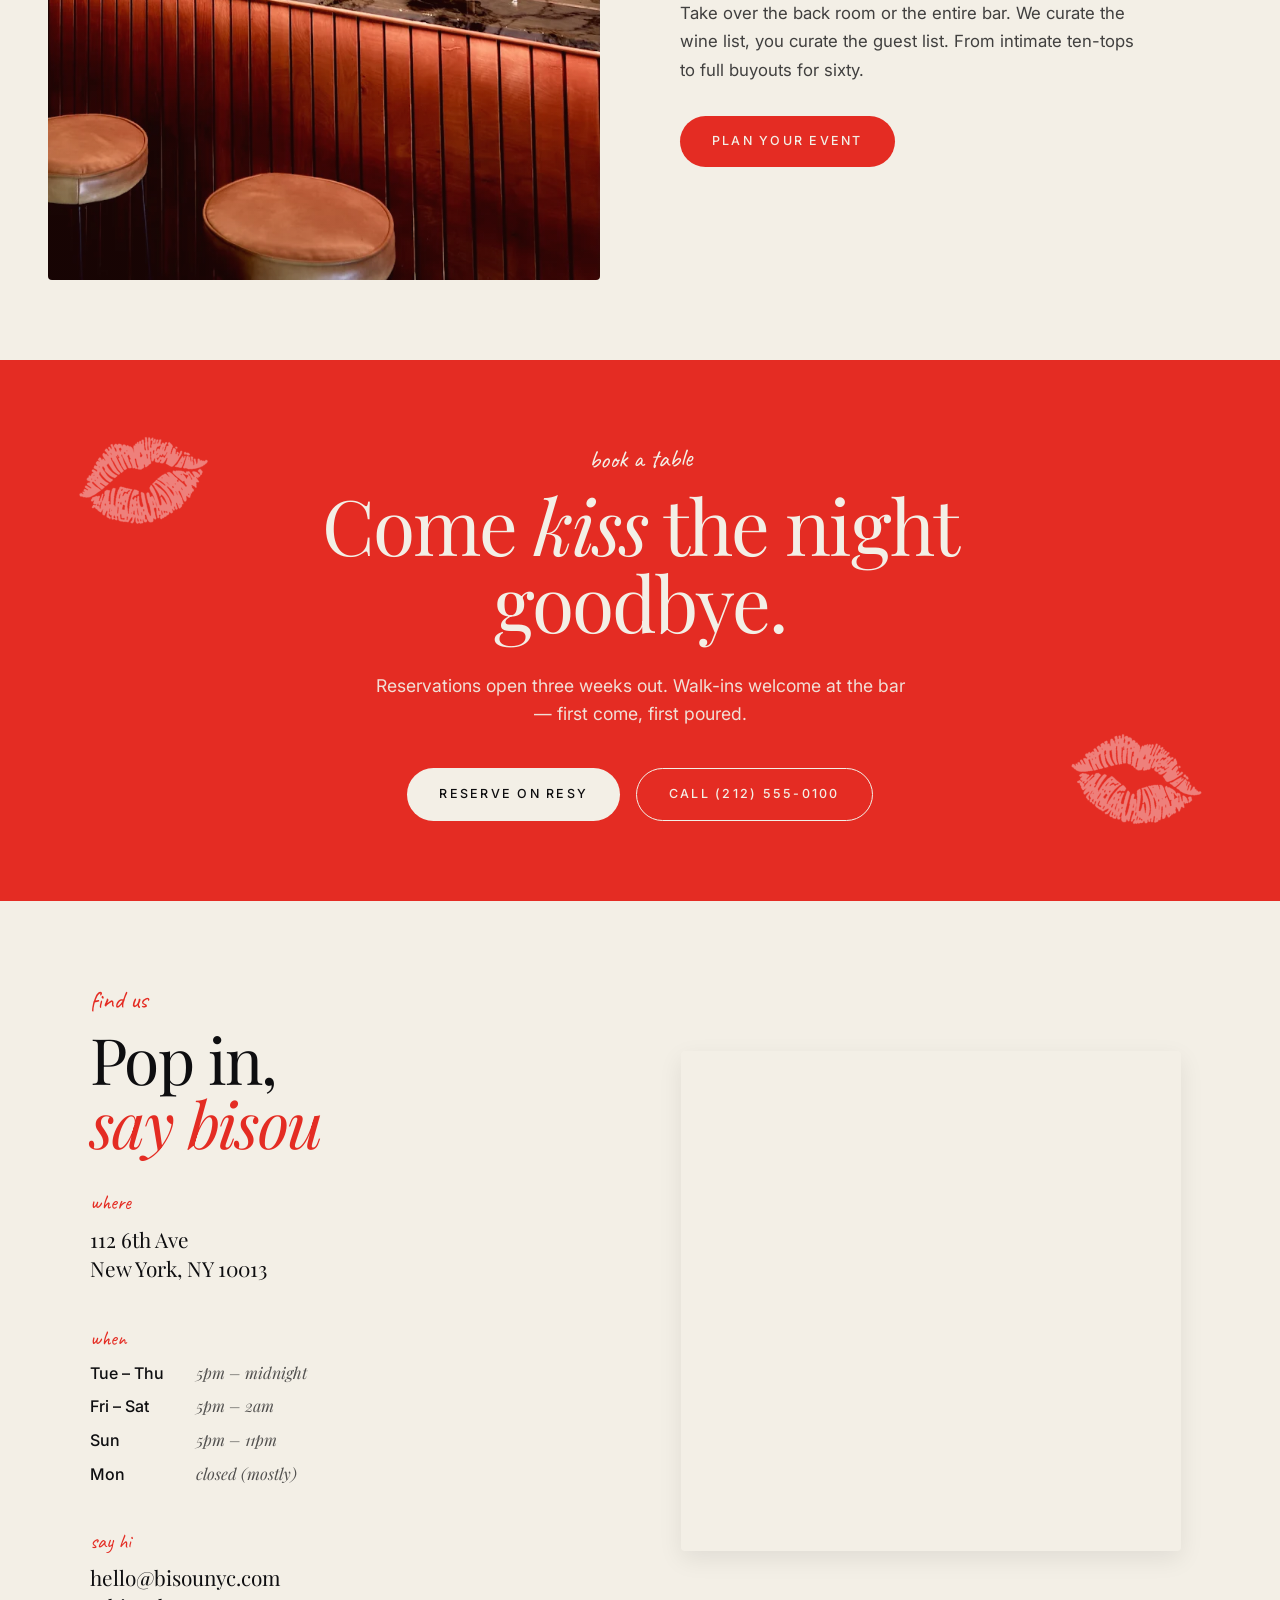
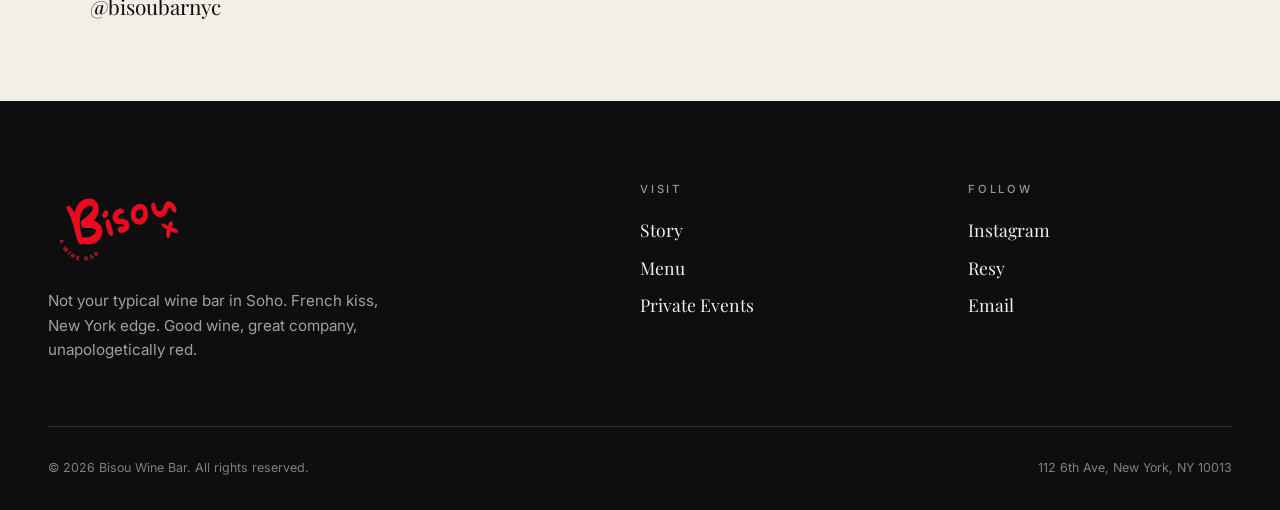
==== commit 6c5b05cc: "Replace '2am' with 'until late' in meta descriptions" ====
--- a/index.html
+++ b/index.html
@@ -6,7 +6,7 @@
 
 <!-- ============ SEO ============ -->
 <title>Bisou — Not Your Typical Wine Bar in Soho, NYC | Natural Wine & Late-Night Bites</title>
-<meta name="description" content="Bisou is a natural wine bar in Soho, NYC. French kiss, New York edge. 120+ bottles by the glass, late-night bites, open till 2am. Book your table on Resy.">
+<meta name="description" content="Bisou is a natural wine bar in Soho, NYC. French kiss, New York edge. 120+ bottles by the glass, late-night bites, open until late. Book your table on Resy.">
 <meta name="keywords" content="wine bar soho, wine bar nyc, natural wine soho, french wine bar new york, late night wine bar nyc, soho restaurants, bisou wine bar, wine bar spring street">
 <meta name="author" content="Bisou Wine Bar">
 <meta name="robots" content="index, follow, max-image-preview:large">
@@ -19,7 +19,7 @@
 <!-- Open Graph -->
 <meta property="og:type" content="restaurant.restaurant">
 <meta property="og:title" content="Bisou — Not Your Typical Wine Bar in Soho, NYC">
-<meta property="og:description" content="French kiss, New York edge. Natural wine bar in Soho. Open till 2am.">
+<meta property="og:description" content="French kiss, New York edge. Natural wine bar in Soho. Open until late.">
 <meta property="og:url" content="https://bisounyc.com/">
 <meta property="og:site_name" content="Bisou Wine Bar">
 <meta property="og:locale" content="en_US">
@@ -28,7 +28,7 @@
 <!-- Twitter -->
 <meta name="twitter:card" content="summary_large_image">
 <meta name="twitter:title" content="Bisou — Not Your Typical Wine Bar in Soho, NYC">
-<meta name="twitter:description" content="French kiss, New York edge. Natural wine bar in Soho. Open till 2am.">
+<meta name="twitter:description" content="French kiss, New York edge. Natural wine bar in Soho. Open until late.">
 <meta name="twitter:image" content="https://bisounyc.com/og-image.jpg">
 
 <!-- LocalBusiness Schema for Google + AI search (GEO) -->
@@ -39,7 +39,7 @@
   "@id": "https://bisounyc.com/#business",
   "name": "Bisou Wine Bar",
   "alternateName": "Bisou",
-  "description": "Natural wine bar in Soho, NYC. French kiss, New York edge. 120+ bottles by the glass, late-night bites, open till 2am.",
+  "description": "Natural wine bar in Soho, NYC. French kiss, New York edge. 120+ bottles by the glass, late-night bites, open until late.",
   "url": "https://bisounyc.com/",
   "telephone": "+1-212-555-0100",
   "email": "hello@bisounyc.com",
@@ -87,7 +87,10 @@
 <!-- NAV -->
 <nav id="nav" class="solid" aria-label="Main navigation">
   <a href="/" class="nav-logo" aria-label="Bisou home"><img src="images/logo.png" alt="Bisou — A Wine Bar"></a>
-  <ul class="nav-links">
+  <button class="nav-toggle" aria-label="Toggle menu" aria-expanded="false" aria-controls="primary-nav">
+    <span></span><span></span><span></span>
+  </button>
+  <ul class="nav-links" id="primary-nav">
     <li><a href="#story">Story</a></li>
     <li><a href="menu.html">Menu</a></li>
     <li><a href="events.html">Private Events</a></li>
--- a/styles.css
+++ b/styles.css
@@ -82,6 +82,46 @@
   align-items: center;
 }
 
+.nav-toggle {
+  display: none;
+  background: transparent;
+  border: 0;
+  width: 44px;
+  height: 44px;
+  padding: 0;
+  cursor: pointer;
+  position: relative;
+  z-index: 101;
+}
+
+.nav-toggle span {
+  position: absolute;
+  left: 50%;
+  top: 50%;
+  display: block;
+  width: 26px;
+  height: 2px;
+  background: var(--midnight);
+  border-radius: 2px;
+  transform: translate(-50%, -50%);
+  transition: transform 0.3s ease, opacity 0.2s ease, top 0.3s ease;
+}
+
+.nav-toggle span:nth-child(1) { top: calc(50% - 7px); }
+.nav-toggle span:nth-child(3) { top: calc(50% + 7px); }
+
+.nav-toggle[aria-expanded="true"] span:nth-child(1) {
+  top: 50%;
+  transform: translate(-50%, -50%) rotate(45deg);
+}
+.nav-toggle[aria-expanded="true"] span:nth-child(2) {
+  opacity: 0;
+}
+.nav-toggle[aria-expanded="true"] span:nth-child(3) {
+  top: 50%;
+  transform: translate(-50%, -50%) rotate(-45deg);
+}
+
 .nav-links a {
   color: white;
   text-decoration: none;
@@ -128,6 +168,7 @@
 /* ============ HERO ============ */
 .hero {
   height: 100vh;
+  height: 100dvh;
   position: relative;
   overflow: hidden;
   display: flex;
@@ -148,7 +189,7 @@
   position: absolute;
   inset: 0;
   background:
-    linear-gradient(180deg, rgba(14,14,16,0.4) 0%, rgba(14,14,16,0) 30%, rgba(14,14,16,0) 50%, rgba(14,14,16,0.75) 100%);
+    linear-gradient(180deg, rgba(14,14,16,0.55) 0%, rgba(14,14,16,0.2) 30%, rgba(14,14,16,0.3) 55%, rgba(14,14,16,0.85) 100%);
   z-index: 1;
 }
 
@@ -609,14 +650,6 @@
   color: var(--bisou-red);
 }
 
-.btn::after {
-  content: '→';
-  font-size: 1rem;
-  transition: transform 0.3s;
-}
-
-.btn:hover::after { transform: translateX(4px); }
-
 /* ============ RESERVATION ============ */
 .reservation {
   background: var(--bisou-red);
@@ -1064,12 +1097,13 @@
 }
 
 .events-hero-image {
-  aspect-ratio: 21/9;
+  aspect-ratio: 16/10;
   background:
-    linear-gradient(rgba(228,44,35,0.1), rgba(228,44,35,0.1)),
-    url('images/private-events.webp') center/cover;
+    linear-gradient(rgba(228,44,35,0.05), rgba(228,44,35,0.05)),
+    url('images/private-events.webp') center top/cover;
   border-radius: 4px;
   margin-bottom: 5rem;
+  min-height: 360px;
 }
 
 .events-types {
@@ -1203,9 +1237,56 @@
 @media (max-width: 900px) {
   nav { padding: 1.2rem 1.5rem; }
   nav.scrolled, nav.solid { padding: 0.8rem 1.5rem; }
-  .nav-links { display: none; }
-
-  .hero-content { padding: 0 1.5rem 4rem; }
+
+  .nav-toggle { display: flex; }
+
+  .marquee-track { animation-duration: 22s; }
+
+  .nav-backdrop { display: none; }
+
+  .nav-links {
+    position: fixed;
+    inset: 0;
+    width: 100vw;
+    height: 100vh;
+    height: 100dvh;
+    background: var(--warm-ivory);
+    flex-direction: column;
+    align-items: stretch;
+    justify-content: flex-start;
+    gap: 0;
+    padding: 5.5rem 2rem 2rem;
+    margin: 0;
+    opacity: 0;
+    visibility: hidden;
+    transition: opacity 0.25s ease, visibility 0.25s ease;
+    z-index: 99;
+    overflow-y: auto;
+  }
+  .nav-links.open {
+    opacity: 1;
+    visibility: visible;
+  }
+
+  .nav-links li { border-bottom: 1px solid rgba(14,14,16,0.08); }
+  .nav-links li:last-child { border-bottom: 0; margin-top: 1.5rem; }
+
+  .nav-links a {
+    display: block;
+    padding: 1.2rem 0.5rem;
+    color: var(--midnight) !important;
+    font-size: 1rem;
+  }
+
+  .nav-links .nav-cta {
+    text-align: center;
+    padding: 1rem 1.4rem;
+    border: 1px solid var(--bisou-red);
+    background: var(--bisou-red);
+    color: white !important;
+  }
+
+  .hero-content { padding: 0 1.5rem 7rem; }
 
   section.story,
   section.menu-teaser,
@@ -1234,7 +1315,9 @@
   .menu-page,
   .page-hero { padding-left: 1.5rem; padding-right: 1.5rem; }
 
-  .page-hero { padding-top: 7rem; padding-bottom: 2.5rem; }
+  .page-hero { padding-top: 7rem; padding-bottom: 1rem; }
+  .events-page { padding-top: 1.5rem; }
+  .events-hero-image { min-height: 220px; margin-bottom: 3rem; }
   .page-hero .section-label { font-size: 1.3rem; }
   .page-hero h1 {
     font-size: clamp(1.9rem, 8vw, 2.6rem);
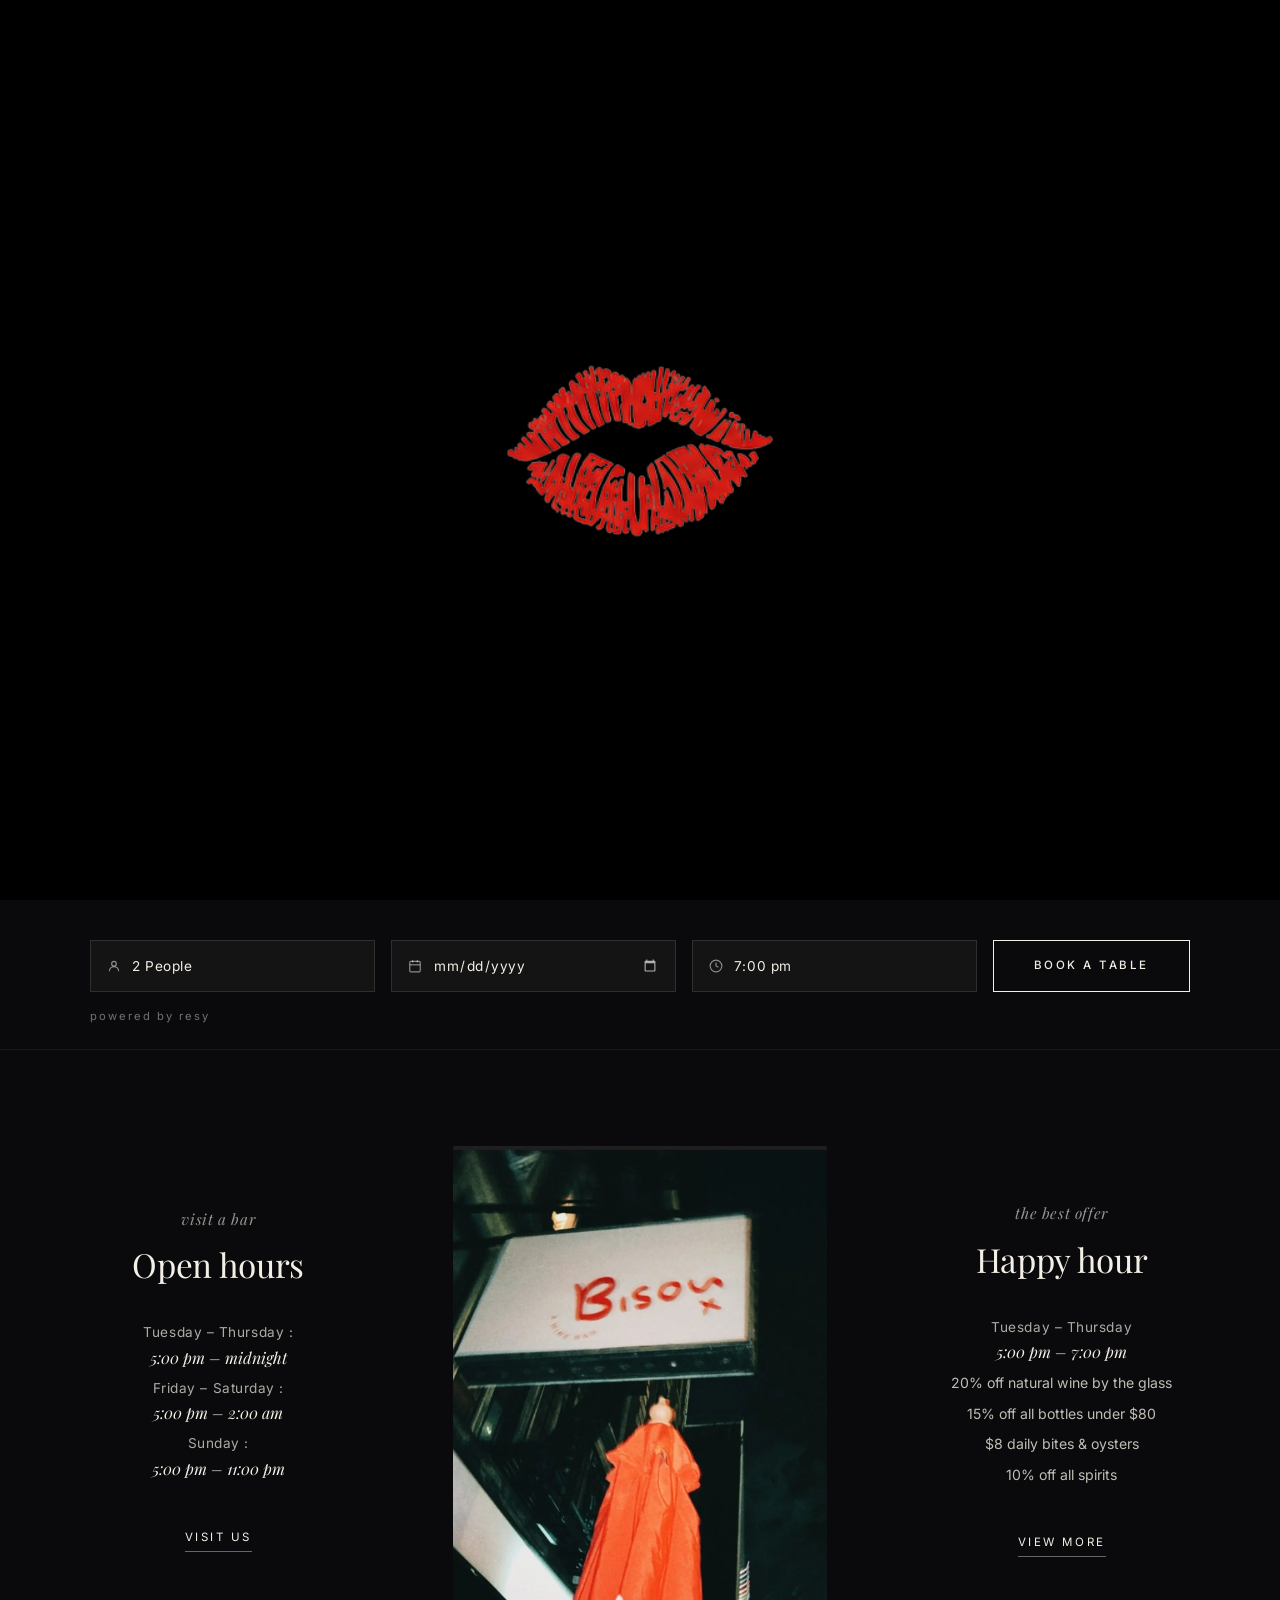
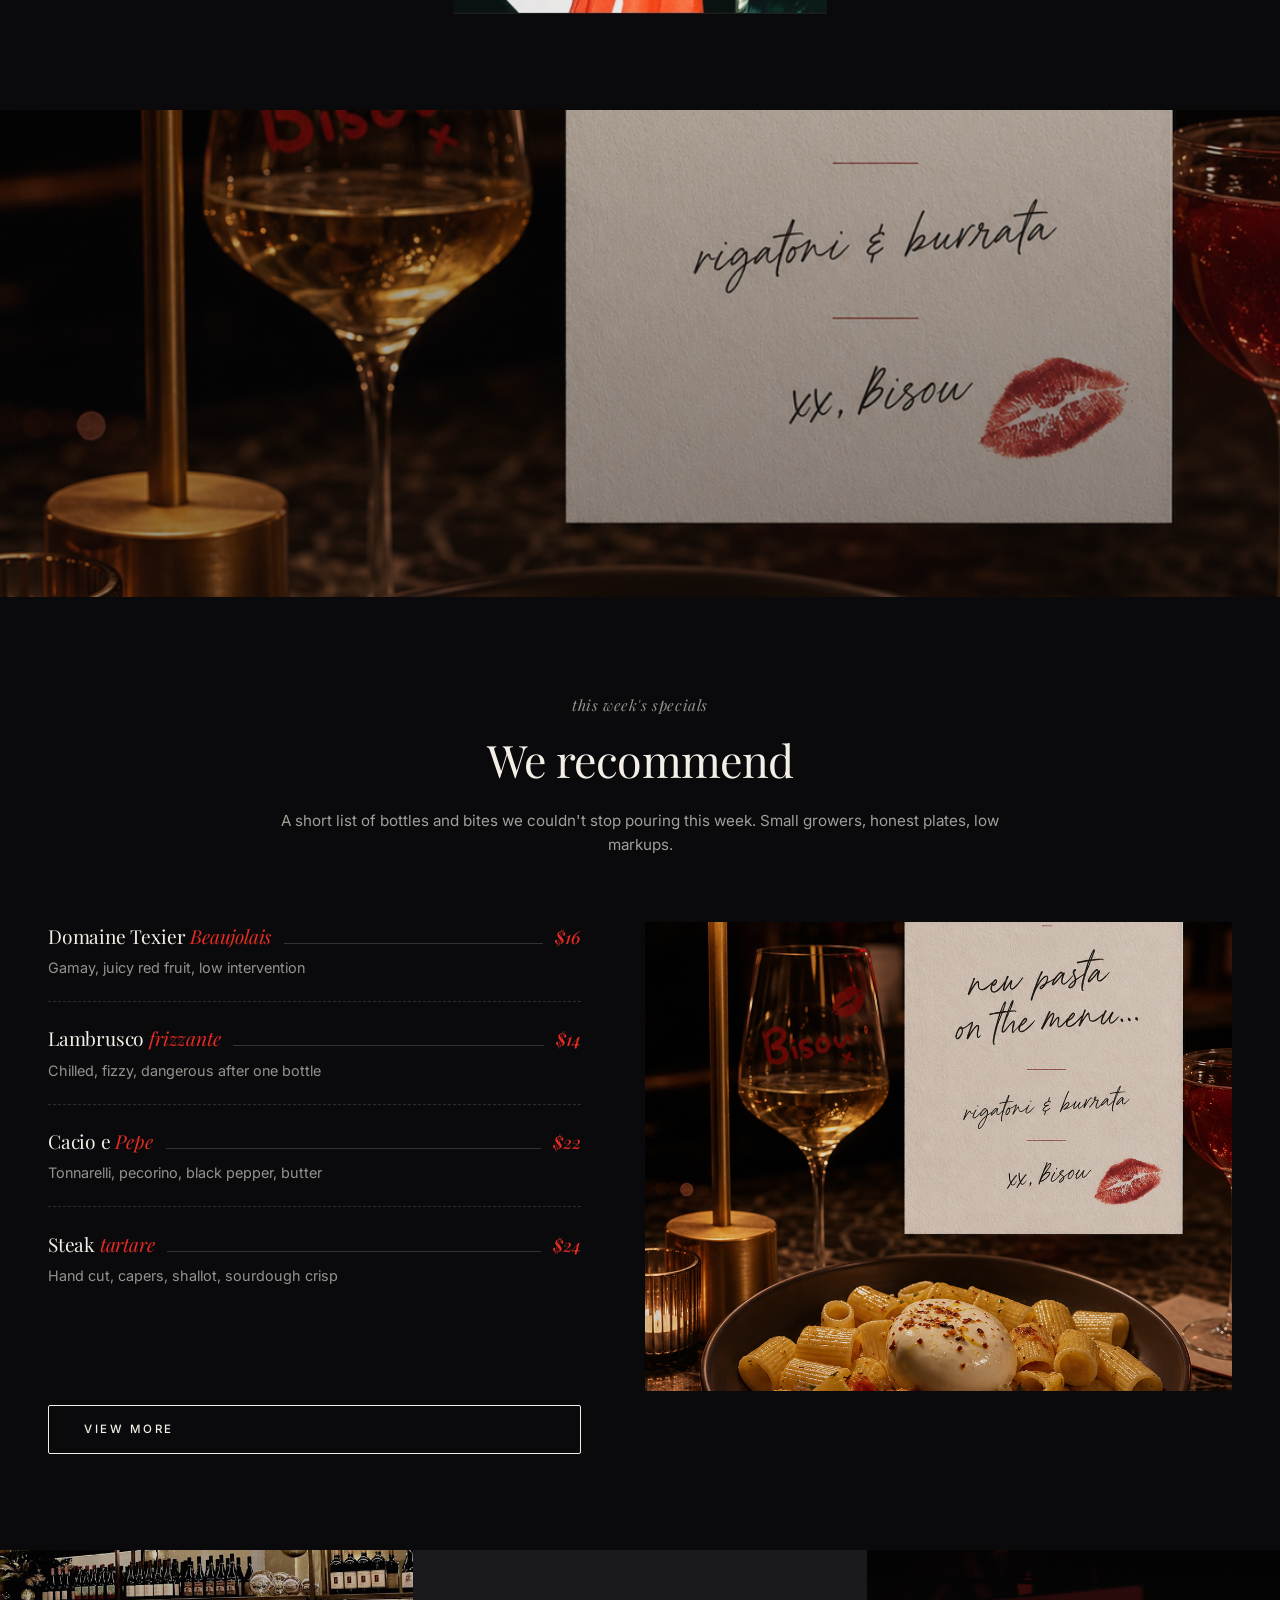
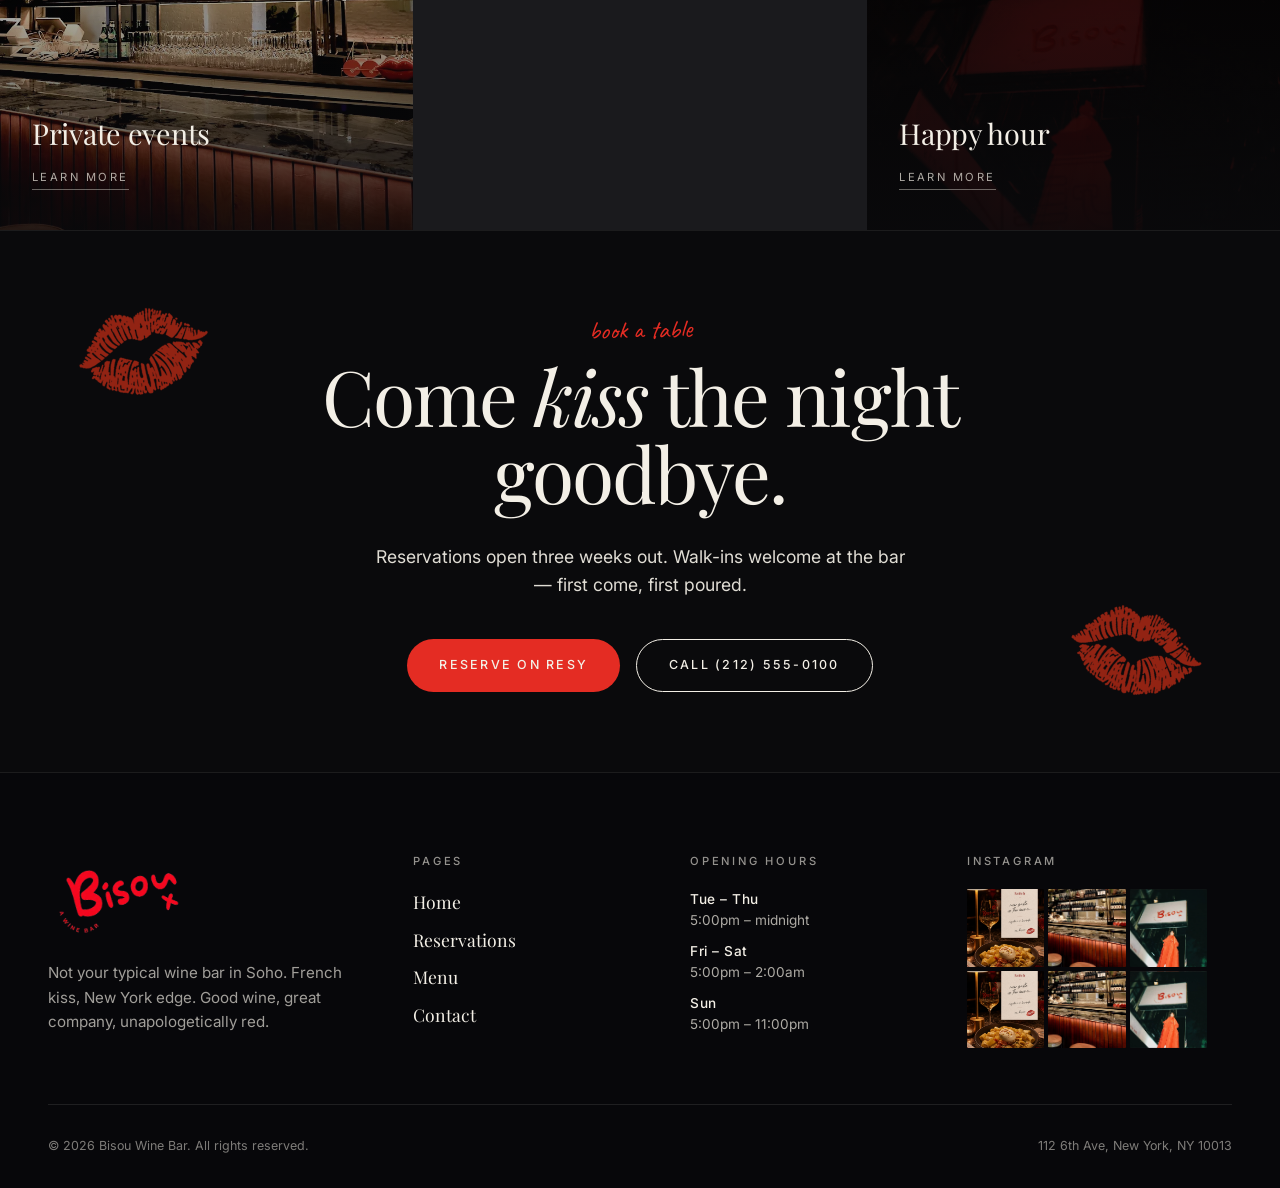
==== commit 1dc74184: "feat: dark theme redesign with Bridge-style layout, brand-mark loader - Restructure home around hero" ====
--- a/index.html
+++ b/index.html
@@ -11,6 +11,8 @@
 <meta name="author" content="Bisou Wine Bar">
 <meta name="robots" content="index, follow, max-image-preview:large">
 <link rel="canonical" href="https://bisounyc.com/">
+<link rel="icon" type="image/png" href="images/xx.png">
+<link rel="apple-touch-icon" href="images/xx.png">
 <meta name="geo.region" content="US-NY">
 <meta name="geo.placename" content="New York">
 <meta name="geo.position" content="40.7237;-74.0021">
@@ -31,7 +33,7 @@
 <meta name="twitter:description" content="French kiss, New York edge. Natural wine bar in Soho. Open until late.">
 <meta name="twitter:image" content="https://bisounyc.com/og-image.jpg">
 
-<!-- LocalBusiness Schema for Google + AI search (GEO) -->
+<!-- LocalBusiness Schema -->
 <script type="application/ld+json">
 {
   "@context": "https://schema.org",
@@ -80,198 +82,269 @@
 <link rel="preconnect" href="https://fonts.googleapis.com">
 <link rel="preconnect" href="https://fonts.gstatic.com" crossorigin>
 <link href="https://fonts.googleapis.com/css2?family=Playfair+Display:ital,wght@0,400;0,500;0,700;1,400;1,500;1,700&family=Inter:wght@300;400;500;600&family=Caveat:wght@400;600&display=swap" rel="stylesheet">
-<link rel="stylesheet" href="styles.css">
+<link rel="stylesheet" href="styles.css?v=5">
 </head>
-<body>
+<body class="home-dark">
+
+<!-- LOADER -->
+<div class="bisou-loader" id="bisouLoader" role="status" aria-label="Loading Bisou">
+  <img src="images/kiss.png" alt="" class="bisou-loader-mark" aria-hidden="true">
+</div>
 
 <!-- NAV -->
-<nav id="nav" class="solid" aria-label="Main navigation">
+<nav id="nav" class="dark" aria-label="Main navigation">
   <a href="/" class="nav-logo" aria-label="Bisou home"><img src="images/logo.png" alt="Bisou — A Wine Bar"></a>
   <button class="nav-toggle" aria-label="Toggle menu" aria-expanded="false" aria-controls="primary-nav">
     <span></span><span></span><span></span>
   </button>
   <ul class="nav-links" id="primary-nav">
-    <li><a href="#story">Story</a></li>
+    <li><a href="#story">Home</a></li>
     <li><a href="menu.html">Menu</a></li>
-    <li><a href="events.html">Private Events</a></li>
+    <li><a href="events.html">Events</a></li>
+    <li><a href="#reservation">Reservations</a></li>
     <li><a href="#contact">Contact</a></li>
-    <li><a href="https://resy.com/cities/new-york-ny/venues/bisou" target="_blank" rel="noopener" class="nav-cta" data-resy>Book a Table</a></li>
   </ul>
+  <div class="nav-right">
+    <a href="https://www.instagram.com/bisoubarnyc/" target="_blank" rel="noopener" aria-label="Instagram" class="nav-social">
+      <svg width="16" height="16" viewBox="0 0 24 24" fill="none" stroke="currentColor" stroke-width="2"><rect x="2" y="2" width="20" height="20" rx="5"/><circle cx="12" cy="12" r="4"/><circle cx="18" cy="6" r="1" fill="currentColor"/></svg>
+    </a>
+    <a href="https://resy.com/cities/new-york-ny/venues/bisou" target="_blank" rel="noopener" class="nav-cta nav-cta-outline" data-resy>Book a table</a>
+  </div>
 </nav>
 
-<!-- HERO -->
-<header class="hero" role="banner">
+<!-- HERO with carousel arrows -->
+<header class="hero hero-dark" role="banner">
   <img class="hero-video" src="images/hero.jpg" alt="Bisou Wine Bar storefront at 112 6th Ave, NY" loading="eager">
   <div class="hero-overlay"></div>
 
-  <div class="hero-content">
-    <span class="hero-eyebrow">not your typical wine bar in soho</span>
-    <h1>French <em>kiss,</em><br>New York <em>edge</em></h1>
-    <div class="hero-meta">
-      <div class="meta-row">
-        <span class="meta-label">Tonight</span>
-        <span class="meta-value">Open till Late</span>
+  <button class="hero-arrow hero-arrow-left" aria-label="Previous">
+    <svg width="14" height="14" viewBox="0 0 24 24" fill="none" stroke="currentColor" stroke-width="2"><polyline points="15 18 9 12 15 6"/></svg>
+  </button>
+  <button class="hero-arrow hero-arrow-right" aria-label="Next">
+    <svg width="14" height="14" viewBox="0 0 24 24" fill="none" stroke="currentColor" stroke-width="2"><polyline points="9 18 15 12 9 6"/></svg>
+  </button>
+
+  <div class="hero-content hero-content-center">
+    <span class="hero-eyebrow hero-eyebrow-italic">Exclusive wine bar</span>
+    <h1>French <em>kiss,</em> New York <em>edge</em></h1>
+    <a href="#story" class="btn btn-outline-light">View more</a>
+  </div>
+</header>
+
+<!-- BOOKING STRIP -->
+<section class="booking-strip" aria-label="Reserve a table">
+  <div class="booking-strip-inner">
+    <div class="booking-field">
+      <span class="booking-icon" aria-hidden="true">
+        <svg width="14" height="14" viewBox="0 0 24 24" fill="none" stroke="currentColor" stroke-width="2"><circle cx="12" cy="8" r="4"/><path d="M4 21c0-4.4 3.6-8 8-8s8 3.6 8 8"/></svg>
+      </span>
+      <select class="booking-select" aria-label="Number of guests">
+        <option>2 People</option>
+        <option>1 Person</option>
+        <option>3 People</option>
+        <option>4 People</option>
+        <option>5 People</option>
+        <option>6 People</option>
+        <option>7+ People</option>
+      </select>
+    </div>
+    <div class="booking-field">
+      <span class="booking-icon" aria-hidden="true">
+        <svg width="14" height="14" viewBox="0 0 24 24" fill="none" stroke="currentColor" stroke-width="2"><rect x="3" y="4" width="18" height="18" rx="2"/><line x1="16" y1="2" x2="16" y2="6"/><line x1="8" y1="2" x2="8" y2="6"/><line x1="3" y1="10" x2="21" y2="10"/></svg>
+      </span>
+      <input type="date" class="booking-input" aria-label="Reservation date">
+    </div>
+    <div class="booking-field">
+      <span class="booking-icon" aria-hidden="true">
+        <svg width="14" height="14" viewBox="0 0 24 24" fill="none" stroke="currentColor" stroke-width="2"><circle cx="12" cy="12" r="10"/><polyline points="12 6 12 12 16 14"/></svg>
+      </span>
+      <select class="booking-select" aria-label="Time">
+        <option>7:00 pm</option>
+        <option>5:30 pm</option>
+        <option>6:00 pm</option>
+        <option>6:30 pm</option>
+        <option>7:30 pm</option>
+        <option>8:00 pm</option>
+        <option>8:30 pm</option>
+        <option>9:00 pm</option>
+        <option>10:00 pm</option>
+      </select>
+    </div>
+    <a href="https://resy.com/cities/new-york-ny/venues/bisou" target="_blank" rel="noopener" class="booking-submit" data-resy>Book a Table</a>
+  </div>
+  <p class="booking-credit">Powered by Resy</p>
+</section>
+
+<!-- HOURS / IMAGE / HAPPY HOUR -->
+<section class="trio" id="story" aria-labelledby="story-title">
+  <div class="trio-inner">
+
+    <div class="trio-col">
+      <span class="section-label">visit a bar</span>
+      <h2 class="trio-title" id="story-title">Open hours</h2>
+      <div class="trio-hours">
+        <div class="trio-hours-row">
+          <span class="trio-day">Tuesday – Thursday :</span>
+          <span class="trio-time">5:00 pm – midnight</span>
+        </div>
+        <div class="trio-hours-row">
+          <span class="trio-day">Friday – Saturday :</span>
+          <span class="trio-time">5:00 pm – 2:00 am</span>
+        </div>
+        <div class="trio-hours-row">
+          <span class="trio-day">Sunday :</span>
+          <span class="trio-time">5:00 pm – 11:00 pm</span>
+        </div>
       </div>
-      <a href="https://resy.com/cities/new-york-ny/venues/bisou" target="_blank" rel="noopener" class="btn btn-light" data-resy>Reserve a Table</a>
-    </div>
-  </div>
-
-</header>
-
-<!-- MARQUEE -->
-<div class="marquee" aria-hidden="true">
-  <div class="marquee-track">
-    <span>Natural wines</span>
-    <span>Late-night bites</span>
-    <span>Soho, NYC</span>
-    <span>French kiss, NY edge</span>
-    <span>Unapologetically red</span>
-    <span>Natural wines</span>
-    <span>Late-night bites</span>
-    <span>Soho, NYC</span>
-    <span>French kiss, NY edge</span>
-    <span>Unapologetically red</span>
-  </div>
-</div>
-
-<main>
-
-<!-- STORY -->
-<section class="story" id="story" aria-labelledby="story-title">
-  <div class="story-image" role="img" aria-label="Bisou wine bar interior"></div>
-  <div class="story-text">
-    <span class="section-label">our story</span>
-    <h2 class="section-title" id="story-title">Not your <em>typical</em><br>wine bar</h2>
-    <p class="lead">A little bit Paris, a little bit downtown New York, and entirely its own thing.</p>
-    <p>Bisou is where the bottle gets passed around, the music gets louder past midnight, and nobody asks if the natural wine is "too funky." It is. That's the point.</p>
-    <p>Tucked into a quiet corner of Soho, we pour small-grower bottles, plate honest food, and keep the lights low enough to actually flirt.</p>
-    <div class="story-stats">
-      <div>
-        <div class="stat-num">120+</div>
-        <div class="stat-label">Bottles by glass</div>
+      <a href="#contact" class="trio-link">Visit Us</a>
+    </div>
+
+    <div class="trio-image" role="img" aria-label="Inside Bisou wine bar"></div>
+
+    <div class="trio-col">
+      <span class="section-label">the best offer</span>
+      <h2 class="trio-title">Happy hour</h2>
+      <div class="trio-hours">
+        <div class="trio-hours-row trio-hours-row-center">
+          <span class="trio-day">Tuesday – Thursday</span>
+          <span class="trio-time">5:00 pm – 7:00 pm</span>
+        </div>
+        <div class="trio-offer">20% off natural wine by the glass</div>
+        <div class="trio-offer">15% off all bottles under $80</div>
+        <div class="trio-offer">$8 daily bites & oysters</div>
+        <div class="trio-offer">10% off all spirits</div>
       </div>
-      <div>
-        <div class="stat-num">'21</div>
-        <div class="stat-label">Open since</div>
-      </div>
-      <div>
-        <div class="stat-num">2am</div>
-        <div class="stat-label">Last pour</div>
-      </div>
-    </div>
-  </div>
-</section>
-
-<!-- MENU TEASER (light bg) -->
-<section class="menu-teaser" id="menu-teaser" aria-labelledby="menu-title">
-  <div class="menu-teaser-inner">
-    <div class="menu-teaser-text">
-      <span class="section-label">on the list</span>
-      <h2 class="section-title" id="menu-title">The <em>menu</em></h2>
-      <p class="lead">120+ bottles by the glass. Honest plates. A list that changes with what's growing, what's drinking well, and what we couldn't stop ordering.</p>
-      <div class="menu-teaser-cats">
-        <div class="cat"><span class="cat-num">01</span><span class="cat-name">Bites & Plates</span></div>
-        <div class="cat"><span class="cat-num">02</span><span class="cat-name">Wine — Rouge, Blanc, Rosé</span></div>
-        <div class="cat"><span class="cat-num">03</span><span class="cat-name">Pet Nat & Champagne</span></div>
-      </div>
-      <a href="menu.html" class="btn btn-light">See the full menu</a>
-    </div>
-    <div class="menu-teaser-image" role="img" aria-label="Wine and bites at Bisou"></div>
-  </div>
-</section>
-
-<!-- EVENTS TEASER -->
-<section class="events-teaser" id="events" aria-labelledby="events-title">
-  <img src="images/dj.png" alt="" aria-hidden="true" class="events-teaser-dj">
-  <div class="events-teaser-inner">
-    <div class="events-teaser-image" role="img" aria-label="Private event at Bisou"></div>
-    <div class="events-teaser-text">
-      <span class="section-label">private events</span>
-      <h2 class="section-title" id="events-title">Throw the <em>party</em><br>they'll talk about</h2>
-      <p class="lead">Birthdays, launches, the kind of dinner that turns into something else.</p>
-      <p>Take over the back room or the entire bar. We curate the wine list, you curate the guest list. From intimate ten-tops to full buyouts for sixty.</p>
-      <a href="events.html" class="btn">Plan your event</a>
-    </div>
-  </div>
-</section>
-
-<!-- RESERVATION -->
-<section class="reservation" id="reservation" aria-labelledby="reservation-title">
-  <span class="section-label" style="color: var(--warm-ivory);">book a table</span>
+      <a href="menu.html" class="trio-link">View more</a>
+    </div>
+
+  </div>
+</section>
+
+<!-- WIDE IMAGE BANNER -->
+<section class="wide-banner" aria-hidden="true">
+  <div class="wide-banner-inner"></div>
+</section>
+
+<!-- WE RECOMMEND -->
+<section class="recommend" aria-labelledby="recommend-title">
+  <div class="recommend-head">
+    <span class="section-label">this week's specials</span>
+    <h2 class="recommend-title" id="recommend-title">We recommend</h2>
+    <p class="recommend-sub">A short list of bottles and bites we couldn't stop pouring this week. Small growers, honest plates, low markups.</p>
+  </div>
+
+  <div class="recommend-grid">
+    <ul class="recommend-list">
+      <li>
+        <div class="recommend-row">
+          <span class="recommend-name">Domaine Texier <em>Beaujolais</em></span>
+          <span class="recommend-dot"></span>
+          <span class="recommend-price">$16</span>
+        </div>
+        <p class="recommend-desc">Gamay, juicy red fruit, low intervention</p>
+      </li>
+      <li>
+        <div class="recommend-row">
+          <span class="recommend-name">Lambrusco <em>frizzante</em></span>
+          <span class="recommend-dot"></span>
+          <span class="recommend-price">$14</span>
+        </div>
+        <p class="recommend-desc">Chilled, fizzy, dangerous after one bottle</p>
+      </li>
+      <li>
+        <div class="recommend-row">
+          <span class="recommend-name">Cacio e <em>Pepe</em></span>
+          <span class="recommend-dot"></span>
+          <span class="recommend-price">$22</span>
+        </div>
+        <p class="recommend-desc">Tonnarelli, pecorino, black pepper, butter</p>
+      </li>
+      <li>
+        <div class="recommend-row">
+          <span class="recommend-name">Steak <em>tartare</em></span>
+          <span class="recommend-dot"></span>
+          <span class="recommend-price">$24</span>
+        </div>
+        <p class="recommend-desc">Hand cut, capers, shallot, sourdough crisp</p>
+      </li>
+    </ul>
+    <a href="menu.html" class="btn btn-outline-light recommend-cta">View More</a>
+
+    <div class="recommend-image" role="img" aria-label="Bartender pouring at Bisou"></div>
+  </div>
+</section>
+
+<!-- PROMO / MAP / PROMO -->
+<section class="promo-row" aria-label="Promotions and location">
+  <a href="events.html" class="promo-card promo-card-events" aria-label="Private events at Bisou">
+    <div class="promo-card-content">
+      <h3>Private events</h3>
+      <span class="promo-card-link">Learn more</span>
+    </div>
+  </a>
+
+  <a href="https://www.google.com/maps/place/Bisou/data=!4m2!3m1!1s0x0:0x963770b010f868d4" target="_blank" rel="noopener" class="promo-map" aria-label="Open Bisou location in Google Maps">
+    <iframe
+      class="promo-map-embed"
+      src="https://www.google.com/maps?q=Bisou+112+6th+Ave+New+York+NY+10013&z=15&output=embed"
+      loading="lazy"
+      referrerpolicy="no-referrer-when-downgrade"
+      title="Map showing Bisou at 112 6th Ave, NY"></iframe>
+  </a>
+
+  <a href="#reservation" class="promo-card promo-card-promo" aria-label="Happy hour at Bisou">
+    <div class="promo-card-content">
+      <h3>Happy hour</h3>
+      <span class="promo-card-link">Learn more</span>
+    </div>
+  </a>
+</section>
+
+<!-- RESERVATION CTA -->
+<section class="reservation reservation-dark" id="reservation" aria-labelledby="reservation-title">
+  <span class="section-label">book a table</span>
   <h2 id="reservation-title">Come <em>kiss</em> the night<br>goodbye.</h2>
   <p>Reservations open three weeks out. Walk-ins welcome at the bar — first come, first poured.</p>
   <div class="resy-buttons">
-    <a href="https://resy.com/cities/new-york-ny/venues/bisou" target="_blank" rel="noopener" class="btn btn-light" data-resy>Reserve on Resy</a>
-    <a href="tel:+12125550100" class="btn btn-ghost">Call (212) 555-0100</a>
-  </div>
-</section>
-
-<!-- CONTACT -->
-<section class="contact" id="contact" aria-labelledby="contact-title">
-  <div class="contact-grid">
-    <div>
-      <span class="section-label">find us</span>
-      <h2 class="section-title" id="contact-title">Pop in,<br><em>say bisou</em></h2>
-
-      <div class="contact-info">
-        <div class="contact-block">
-          <div class="contact-label">where</div>
-          <address class="contact-content">112 6th Ave<br>New York, NY 10013</address>
-        </div>
-        <div class="contact-block">
-          <div class="contact-label">when</div>
-          <div class="hours-table">
-            <span class="day">Tue – Thu</span><span class="time">5pm – midnight</span>
-            <span class="day">Fri – Sat</span><span class="time">5pm – 2am</span>
-            <span class="day">Sun</span><span class="time">5pm – 11pm</span>
-            <span class="day">Mon</span><span class="time">closed (mostly)</span>
-          </div>
-        </div>
-        <div class="contact-block">
-          <div class="contact-label">say hi</div>
-          <div class="contact-content">
-            <a href="mailto:hello@bisounyc.com">hello@bisounyc.com</a><br>
-            <a href="https://www.instagram.com/bisoubarnyc/" target="_blank" rel="noopener">@bisoubarnyc</a>
-          </div>
-        </div>
-      </div>
-    </div>
-
-    <a href="https://www.google.com/maps/place/Bisou/data=!4m2!3m1!1s0x0:0x963770b010f868d4" target="_blank" rel="noopener" class="map-link" aria-label="Open Bisou location in Google Maps">
-      <iframe
-        class="map-embed"
-        src="https://www.google.com/maps?q=Bisou+112+6th+Ave+New+York+NY+10013&z=16&output=embed"
-        loading="lazy"
-        referrerpolicy="no-referrer-when-downgrade"
-        title="Map showing Bisou at 112 6th Ave, NY"></iframe>
-    </a>
-  </div>
-</section>
-
-</main>
+    <a href="https://resy.com/cities/new-york-ny/venues/bisou" target="_blank" rel="noopener" class="btn" data-resy>Reserve on Resy</a>
+    <a href="tel:+12125550100" class="btn btn-ghost-light">Call (212) 555-0100</a>
+  </div>
+</section>
 
 <!-- FOOTER -->
-<footer>
-  <div class="footer-top">
+<footer class="footer-dark" id="contact">
+  <div class="footer-top footer-top-4col">
     <div class="footer-brand">
       <img src="images/logo.png" alt="Bisou — A Wine Bar" class="footer-logo">
       <p>Not your typical wine bar in Soho. French kiss, New York edge. Good wine, great company, unapologetically red.</p>
     </div>
     <div class="footer-col">
-      <h5>Visit</h5>
+      <h5>Pages</h5>
       <ul>
-        <li><a href="#story">Story</a></li>
+        <li><a href="#story">Home</a></li>
+        <li><a href="#reservation">Reservations</a></li>
         <li><a href="menu.html">Menu</a></li>
-        <li><a href="events.html">Private Events</a></li>
+        <li><a href="#contact">Contact</a></li>
       </ul>
     </div>
     <div class="footer-col">
-      <h5>Follow</h5>
-      <ul>
-        <li><a href="https://www.instagram.com/bisoubarnyc/" target="_blank" rel="noopener">Instagram</a></li>
-        <li><a href="https://resy.com/cities/ny/bisou" target="_blank" rel="noopener">Resy</a></li>
-        <li><a href="mailto:hello@bisounyc.com">Email</a></li>
-      </ul>
+      <h5>Opening hours</h5>
+      <div class="footer-hours">
+        <p><strong>Tue – Thu</strong><br>5:00pm – midnight</p>
+        <p><strong>Fri – Sat</strong><br>5:00pm – 2:00am</p>
+        <p><strong>Sun</strong><br>5:00pm – 11:00pm</p>
+      </div>
+    </div>
+    <div class="footer-col">
+      <h5>Instagram</h5>
+      <div class="footer-instagram" aria-label="Instagram preview">
+        <span class="ig-tile" style="background-image:url('images/menu-pasta.jpg')"></span>
+        <span class="ig-tile" style="background-image:url('images/private-events.webp')"></span>
+        <span class="ig-tile" style="background-image:url('images/hero.jpg')"></span>
+        <span class="ig-tile" style="background-image:url('images/menu-pasta.jpg')"></span>
+        <span class="ig-tile" style="background-image:url('images/private-events.webp')"></span>
+        <span class="ig-tile" style="background-image:url('images/hero.jpg')"></span>
+      </div>
     </div>
   </div>
   <div class="footer-bottom">
--- a/styles.css
+++ b/styles.css
@@ -260,6 +260,26 @@
   font-style: italic;
   font-size: 1.1rem;
   font-weight: 400;
+}
+
+/* ============ SCROLL REVEAL ============ */
+.reveal-on-scroll {
+  opacity: 0;
+  transform: translateY(28px);
+  transition: opacity 0.9s cubic-bezier(0.22, 1, 0.36, 1), transform 0.9s cubic-bezier(0.22, 1, 0.36, 1);
+  will-change: opacity, transform;
+}
+.reveal-on-scroll.is-visible {
+  opacity: 1;
+  transform: translateY(0);
+}
+
+@media (prefers-reduced-motion: reduce) {
+  .reveal-on-scroll {
+    opacity: 1;
+    transform: none;
+    transition: none;
+  }
 }
 
 .hero-scroll {
@@ -1231,6 +1251,831 @@
   display: grid;
   grid-template-columns: 1fr 1fr;
   gap: 1rem;
+}
+
+/* ============================================================
+   ============ HOME — DARK THEME (Bridge-style) ==============
+   ============================================================ */
+
+/* ============================================================
+   ============ BISOU LOADER (brand mark reveal) ==============
+   ============================================================ */
+.bisou-loader {
+  position: fixed;
+  inset: 0;
+  background: #000;
+  z-index: 99999;
+  display: flex;
+  align-items: center;
+  justify-content: center;
+  transition: opacity 0.7s ease, visibility 0.7s ease;
+}
+.bisou-loader.is-hidden {
+  opacity: 0;
+  visibility: hidden;
+  pointer-events: none;
+}
+
+.bisou-loader-mark {
+  width: min(55vw, 320px);
+  height: auto;
+  display: block;
+  animation: bl-pulse 1.6s ease-in-out infinite;
+  transform-origin: center;
+}
+
+@keyframes bl-pulse {
+  0%, 100% { transform: scale(0.9); }
+  50%      { transform: scale(1.05); }
+}
+
+@media (prefers-reduced-motion: reduce) {
+  .bisou-loader-mark { animation: none; transform: none; }
+}
+
+html:has(body.home-dark) { background: #0a0a0c; }
+
+body.home-dark {
+  background: #0a0a0c !important;
+  color: var(--warm-ivory) !important;
+}
+
+body.home-dark main,
+body.home-dark header,
+body.home-dark section,
+body.home-dark .events-page,
+body.home-dark .menu-page,
+body.home-dark .page-hero {
+  background-color: #0a0a0c;
+}
+
+body.home-dark::before { opacity: 0.05; mix-blend-mode: screen; }
+
+/* NAV — dark variant: logo left, links center, actions right */
+nav.dark {
+  background: rgba(10, 10, 12, 0.85);
+  backdrop-filter: blur(18px);
+  border-bottom: 1px solid rgba(243, 239, 230, 0.06);
+  mix-blend-mode: normal;
+  display: grid;
+  grid-template-columns: auto 1fr auto;
+  align-items: center;
+  gap: 2rem;
+}
+
+nav.dark .nav-links {
+  justify-content: center;
+}
+
+nav.dark .nav-logo img {
+  height: 44px;
+}
+
+nav.dark .nav-right {
+  justify-self: end;
+}
+
+nav.dark .nav-links a {
+  color: var(--warm-ivory);
+}
+
+nav.dark .nav-links a:hover { color: var(--bisou-red); opacity: 1; }
+
+.nav-right {
+  display: flex;
+  align-items: center;
+  gap: 1.4rem;
+}
+
+.nav-social {
+  color: var(--warm-ivory);
+  display: inline-flex;
+  align-items: center;
+  justify-content: center;
+  transition: color 0.3s;
+}
+.nav-social:hover { color: var(--bisou-red); }
+
+.nav-cta-outline {
+  padding: 0.6rem 1.4rem;
+  border: 1px solid var(--warm-ivory);
+  background: transparent;
+  color: var(--warm-ivory) !important;
+  border-radius: 100px;
+  font-size: 0.72rem;
+  letter-spacing: 0.2em;
+  text-transform: uppercase;
+  text-decoration: none;
+  transition: all 0.3s;
+  font-weight: 500;
+}
+.nav-cta-outline:hover {
+  background: var(--bisou-red);
+  border-color: var(--bisou-red);
+  color: white !important;
+}
+
+/* HERO — centered + arrows */
+.hero.hero-dark { color: var(--warm-ivory); }
+
+.hero-dark .hero-overlay {
+  background:
+    linear-gradient(180deg, rgba(10,10,12,0.55) 0%, rgba(10,10,12,0.35) 30%, rgba(10,10,12,0.6) 70%, rgba(10,10,12,0.95) 100%);
+}
+
+.hero-content-center {
+  position: relative;
+  z-index: 2;
+  margin: 0 auto;
+  padding: 0 3rem;
+  max-width: 900px;
+  text-align: center;
+  align-items: center;
+  display: flex;
+  flex-direction: column;
+  align-self: center;
+}
+
+.hero-dark { align-items: center; justify-content: center; }
+
+.hero-eyebrow-italic {
+  font-family: var(--display);
+  font-style: italic;
+  color: var(--warm-ivory);
+  font-size: 1rem;
+  letter-spacing: 0.04em;
+  text-transform: none;
+  transform: none;
+  margin-bottom: 0.5rem;
+  opacity: 0.85;
+}
+
+.hero-dark h1 {
+  font-family: var(--display);
+  font-weight: 400;
+  font-size: clamp(2.6rem, 6vw, 5.5rem);
+  line-height: 1;
+  letter-spacing: -0.02em;
+  margin-bottom: 2.2rem;
+  color: var(--warm-ivory);
+}
+.hero-dark h1 em {
+  font-style: italic;
+  color: var(--bisou-red);
+  font-weight: 500;
+}
+
+.btn-outline-light {
+  background: transparent;
+  border: 1px solid var(--warm-ivory);
+  color: var(--warm-ivory);
+  padding: 0.95rem 2.2rem;
+  border-radius: 2px;
+  font-family: var(--body);
+  font-size: 0.72rem;
+  letter-spacing: 0.22em;
+  text-transform: uppercase;
+  text-decoration: none;
+  font-weight: 500;
+  transition: all 0.3s;
+  display: inline-flex;
+  align-items: center;
+  gap: 0.6rem;
+}
+.btn-outline-light:hover {
+  background: var(--bisou-red);
+  border-color: var(--bisou-red);
+  color: white;
+}
+
+.hero-arrow {
+  position: absolute;
+  top: 50%;
+  transform: translateY(-50%);
+  z-index: 3;
+  width: 36px;
+  height: 36px;
+  border-radius: 50%;
+  background: transparent;
+  border: 1px solid rgba(243,239,230,0.4);
+  color: var(--warm-ivory);
+  display: inline-flex;
+  align-items: center;
+  justify-content: center;
+  cursor: pointer;
+  transition: all 0.3s;
+}
+.hero-arrow:hover {
+  background: var(--bisou-red);
+  border-color: var(--bisou-red);
+}
+.hero-arrow-left { left: 1.5rem; }
+.hero-arrow-right { right: 1.5rem; }
+
+/* BOOKING STRIP */
+.booking-strip {
+  background: #0a0a0c;
+  padding: 2.5rem 3rem 1.5rem;
+  border-bottom: 1px solid rgba(243,239,230,0.06);
+}
+
+.booking-strip-inner {
+  max-width: 1100px;
+  margin: 0 auto;
+  display: grid;
+  grid-template-columns: 1fr 1fr 1fr auto;
+  gap: 1rem;
+  align-items: stretch;
+}
+
+.booking-field {
+  position: relative;
+  display: flex;
+  align-items: center;
+  background: rgba(243,239,230,0.04);
+  border: 1px solid rgba(243,239,230,0.12);
+  padding: 0 1rem;
+  transition: border-color 0.3s;
+}
+.booking-field:focus-within { border-color: var(--bisou-red); }
+
+.booking-icon {
+  display: inline-flex;
+  align-items: center;
+  color: rgba(243,239,230,0.55);
+  margin-right: 0.7rem;
+  flex-shrink: 0;
+}
+
+.booking-select,
+.booking-input {
+  flex: 1;
+  background: transparent;
+  border: 0;
+  outline: 0;
+  color: var(--warm-ivory);
+  font-family: var(--body);
+  font-size: 0.85rem;
+  letter-spacing: 0.04em;
+  padding: 1rem 0;
+  appearance: none;
+  -webkit-appearance: none;
+  cursor: pointer;
+}
+.booking-input::-webkit-calendar-picker-indicator { filter: invert(0.7); cursor: pointer; }
+.booking-select option { background: #0a0a0c; color: var(--warm-ivory); }
+
+.booking-submit {
+  display: inline-flex;
+  align-items: center;
+  justify-content: center;
+  padding: 0 2.5rem;
+  background: transparent;
+  border: 1px solid var(--warm-ivory);
+  color: var(--warm-ivory);
+  text-decoration: none;
+  font-family: var(--body);
+  font-size: 0.72rem;
+  letter-spacing: 0.22em;
+  text-transform: uppercase;
+  font-weight: 500;
+  transition: all 0.3s;
+  white-space: nowrap;
+}
+.booking-submit:hover {
+  background: var(--bisou-red);
+  border-color: var(--bisou-red);
+}
+
+.booking-credit {
+  max-width: 1100px;
+  margin: 1rem auto 0;
+  font-size: 0.7rem;
+  letter-spacing: 0.18em;
+  color: rgba(243,239,230,0.45);
+  text-transform: lowercase;
+}
+
+/* TRIO — Hours / Image / Happy Hour */
+.trio {
+  background: #0a0a0c;
+  padding: 6rem 3rem;
+}
+
+.trio-inner {
+  max-width: 1200px;
+  margin: 0 auto;
+  display: grid;
+  grid-template-columns: 1fr 1.1fr 1fr;
+  gap: 4rem;
+  align-items: center;
+}
+
+.trio-col {
+  text-align: center;
+  display: flex;
+  flex-direction: column;
+  align-items: center;
+}
+
+.trio .section-label {
+  font-family: var(--display);
+  font-style: italic;
+  color: var(--warm-ivory);
+  font-size: 0.95rem;
+  letter-spacing: 0.04em;
+  opacity: 0.6;
+  margin-bottom: 0.6rem;
+  transform: none;
+}
+
+.trio-title {
+  font-family: var(--display);
+  font-weight: 400;
+  font-size: clamp(1.8rem, 2.6vw, 2.4rem);
+  letter-spacing: -0.01em;
+  margin-bottom: 2rem;
+  color: var(--warm-ivory);
+}
+
+.trio-hours {
+  display: flex;
+  flex-direction: column;
+  gap: 0.5rem;
+  margin-bottom: 2rem;
+}
+
+.trio-hours-row {
+  display: flex;
+  flex-direction: column;
+  gap: 0.2rem;
+}
+
+.trio-day {
+  font-family: var(--body);
+  font-size: 0.85rem;
+  color: rgba(243,239,230,0.7);
+  letter-spacing: 0.04em;
+}
+
+.trio-time {
+  font-family: var(--display);
+  font-style: italic;
+  font-size: 1rem;
+  color: var(--warm-ivory);
+}
+
+.trio-offer {
+  font-size: 0.88rem;
+  color: rgba(243,239,230,0.78);
+  line-height: 1.6;
+}
+
+.trio-link {
+  font-family: var(--body);
+  font-size: 0.72rem;
+  letter-spacing: 0.22em;
+  text-transform: uppercase;
+  color: var(--warm-ivory);
+  text-decoration: none;
+  border-bottom: 1px solid rgba(243,239,230,0.4);
+  padding-bottom: 0.3rem;
+  margin-top: 1rem;
+  transition: all 0.3s;
+}
+.trio-link:hover {
+  color: var(--bisou-red);
+  border-color: var(--bisou-red);
+}
+
+.trio-image {
+  aspect-ratio: 4/5;
+  background: url('images/hero.jpg') center/cover;
+  border-radius: 2px;
+}
+
+/* WIDE BANNER */
+.wide-banner {
+  width: 100%;
+  height: clamp(280px, 38vw, 520px);
+  background: #0a0a0c;
+  position: relative;
+  overflow: hidden;
+}
+
+.wide-banner-inner {
+  position: absolute;
+  inset: 0;
+  background:
+    linear-gradient(rgba(10,10,12,0.25), rgba(10,10,12,0.45)),
+    url('images/menu-pasta.jpg') center/cover;
+}
+
+/* RECOMMEND */
+.recommend {
+  background: #0a0a0c;
+  padding: 6rem 3rem;
+}
+
+.recommend-head {
+  text-align: center;
+  max-width: 720px;
+  margin: 0 auto 4rem;
+}
+
+.recommend .section-label {
+  font-family: var(--display);
+  font-style: italic;
+  color: var(--warm-ivory);
+  font-size: 0.95rem;
+  letter-spacing: 0.04em;
+  opacity: 0.6;
+  margin-bottom: 0.6rem;
+  transform: none;
+}
+
+.recommend-title {
+  font-family: var(--display);
+  font-weight: 400;
+  font-size: clamp(2.2rem, 3.5vw, 3.2rem);
+  letter-spacing: -0.02em;
+  margin-bottom: 1rem;
+  color: var(--warm-ivory);
+}
+
+.recommend-sub {
+  font-size: 0.95rem;
+  color: rgba(243,239,230,0.65);
+  line-height: 1.6;
+}
+
+.recommend-grid {
+  max-width: 1200px;
+  margin: 0 auto;
+  display: grid;
+  grid-template-columns: 1fr 1.1fr;
+  gap: 4rem;
+  align-items: start;
+}
+
+.recommend-list {
+  list-style: none;
+  display: flex;
+  flex-direction: column;
+  gap: 1.4rem;
+}
+
+.recommend-list li {
+  border-bottom: 1px dashed rgba(243,239,230,0.15);
+  padding-bottom: 1.4rem;
+}
+.recommend-list li:last-child { border-bottom: 0; }
+
+.recommend-row {
+  display: flex;
+  align-items: baseline;
+  gap: 0.8rem;
+  margin-bottom: 0.4rem;
+}
+
+.recommend-name {
+  font-family: var(--display);
+  font-size: 1.2rem;
+  letter-spacing: -0.01em;
+  color: var(--warm-ivory);
+  white-space: nowrap;
+}
+.recommend-name em {
+  font-style: italic;
+  color: var(--bisou-red);
+}
+
+.recommend-dot {
+  flex: 1;
+  height: 1px;
+  background: rgba(243,239,230,0.18);
+  margin-top: 0.4rem;
+}
+
+.recommend-price {
+  font-family: var(--display);
+  font-style: italic;
+  color: var(--bisou-red);
+  font-size: 1.1rem;
+  font-weight: 500;
+}
+
+.recommend-desc {
+  font-size: 0.9rem;
+  color: rgba(243,239,230,0.6);
+  line-height: 1.5;
+}
+
+.recommend-cta {
+  margin-top: 2rem;
+  align-self: start;
+  grid-column: 1;
+}
+
+.recommend-image {
+  aspect-ratio: 5/4;
+  grid-column: 2;
+  grid-row: 1 / span 2;
+  background:
+    linear-gradient(rgba(10,10,12,0.1), rgba(10,10,12,0.1)),
+    url('images/menu-pasta.jpg') center/cover;
+  border-radius: 2px;
+}
+
+/* PROMO ROW */
+.promo-row {
+  display: grid;
+  grid-template-columns: 1fr 1.1fr 1fr;
+  min-height: 280px;
+  background: #0a0a0c;
+}
+
+.promo-card {
+  position: relative;
+  display: flex;
+  align-items: flex-end;
+  padding: 2.5rem 2rem;
+  text-decoration: none;
+  overflow: hidden;
+  min-height: 260px;
+}
+
+.promo-card::before {
+  content: '';
+  position: absolute;
+  inset: 0;
+  background-size: cover;
+  background-position: center;
+  transition: transform 0.7s ease;
+  z-index: 0;
+}
+.promo-card:hover::before { transform: scale(1.05); }
+
+.promo-card::after {
+  content: '';
+  position: absolute;
+  inset: 0;
+  background: linear-gradient(180deg, rgba(10,10,12,0.2) 0%, rgba(10,10,12,0.85) 100%);
+  z-index: 1;
+}
+
+.promo-card-events::before { background-image: url('images/private-events.webp'); }
+.promo-card-promo::before { background-image: url('images/dj.png'), url('images/hero.jpg'); background-color: var(--deep-wine); background-blend-mode: multiply; }
+
+.promo-card-content {
+  position: relative;
+  z-index: 2;
+  color: var(--warm-ivory);
+}
+
+.promo-card-content h3 {
+  font-family: var(--display);
+  font-size: 1.8rem;
+  font-weight: 400;
+  letter-spacing: -0.01em;
+  margin-bottom: 0.5rem;
+  color: var(--warm-ivory);
+}
+
+.promo-card-link {
+  font-family: var(--body);
+  font-size: 0.7rem;
+  letter-spacing: 0.22em;
+  text-transform: uppercase;
+  color: rgba(243,239,230,0.7);
+  border-bottom: 1px solid rgba(243,239,230,0.4);
+  padding-bottom: 0.2rem;
+  display: inline-block;
+}
+
+.promo-map {
+  display: block;
+  position: relative;
+  background: #1a1a1d;
+  min-height: 260px;
+}
+
+.promo-map-embed {
+  width: 100%;
+  height: 100%;
+  border: 0;
+  display: block;
+  filter: invert(1) hue-rotate(180deg) saturate(0.6) brightness(0.85);
+}
+
+/* RESERVATION CTA — dark variant */
+.reservation-dark {
+  background: #0a0a0c !important;
+  border-top: 1px solid rgba(243,239,230,0.08);
+  border-bottom: 1px solid rgba(243,239,230,0.08);
+}
+
+.reservation-dark::before,
+.reservation-dark::after {
+  background: url('images/kiss.png') center/contain no-repeat;
+  filter: brightness(0) saturate(100%) invert(28%) sepia(76%) saturate(4096%) hue-rotate(353deg) brightness(95%) contrast(95%);
+  opacity: 0.6;
+}
+
+.reservation-dark .section-label {
+  color: var(--bisou-red) !important;
+}
+
+.btn-ghost-light {
+  background: transparent;
+  border: 1px solid var(--warm-ivory);
+  color: var(--warm-ivory);
+}
+.btn-ghost-light:hover {
+  background: var(--warm-ivory);
+  color: var(--bisou-red);
+}
+
+/* FOOTER — dark, 4 columns */
+.footer-dark {
+  background: #07070a;
+  color: var(--warm-ivory);
+  padding: 5rem 3rem 2rem;
+}
+
+.footer-top-4col {
+  max-width: 1300px;
+  margin: 0 auto;
+  display: grid;
+  grid-template-columns: 1.4fr 1fr 1fr 1.2fr;
+  gap: 3.5rem;
+  padding-bottom: 3.5rem;
+  border-bottom: 1px solid rgba(243,239,230,0.1);
+}
+
+.footer-hours p {
+  font-family: var(--body);
+  font-size: 0.85rem;
+  color: rgba(243,239,230,0.7);
+  line-height: 1.5;
+  margin-bottom: 0.7rem;
+}
+
+.footer-hours strong {
+  font-weight: 500;
+  color: var(--warm-ivory);
+  letter-spacing: 0.04em;
+}
+
+.footer-instagram {
+  display: grid;
+  grid-template-columns: repeat(3, 1fr);
+  gap: 4px;
+  max-width: 240px;
+}
+
+.ig-tile {
+  aspect-ratio: 1/1;
+  background-size: cover;
+  background-position: center;
+  display: block;
+  border-radius: 1px;
+  transition: opacity 0.3s;
+}
+.ig-tile:hover { opacity: 0.7; }
+
+/* ============ MENU PAGE — DARK OVERRIDES ============ */
+body.home-dark .page-hero {
+  background: #0a0a0c;
+  color: var(--warm-ivory);
+}
+body.home-dark .page-hero h1 {
+  color: var(--warm-ivory);
+}
+body.home-dark .page-hero h1 em {
+  color: var(--bisou-red);
+}
+body.home-dark .page-hero .section-label {
+  color: var(--warm-ivory);
+  opacity: 0.7;
+}
+body.home-dark .page-hero .lead {
+  color: rgba(243,239,230,0.7);
+}
+
+body.home-dark .menu-tab {
+  background: transparent;
+  border: 1px solid rgba(243,239,230,0.25);
+  color: var(--warm-ivory);
+}
+body.home-dark .menu-tab.active,
+body.home-dark .menu-tab:hover {
+  background: var(--bisou-red);
+  border-color: var(--bisou-red);
+  color: var(--warm-ivory);
+}
+
+body.home-dark .menu-page {
+  background: #0a0a0c;
+  color: var(--warm-ivory);
+}
+
+body.home-dark .menu-section-title {
+  color: var(--warm-ivory);
+}
+body.home-dark .menu-section-title::before {
+  color: var(--bisou-red);
+}
+body.home-dark .menu-section-sub {
+  color: var(--bisou-red);
+}
+
+body.home-dark .menu-item {
+  border-bottom: 1px dashed rgba(243,239,230,0.18);
+}
+body.home-dark .menu-item h4 {
+  color: var(--warm-ivory);
+}
+body.home-dark .menu-item .price {
+  color: var(--bisou-red);
+}
+body.home-dark .menu-item .desc {
+  color: rgba(243,239,230,0.65);
+}
+body.home-dark .menu-item .badge {
+  color: var(--bisou-red);
+}
+
+body.home-dark .wine-row {
+  border-bottom: 1px dashed rgba(243,239,230,0.15);
+}
+body.home-dark .wine-origin {
+  color: rgba(243,239,230,0.5);
+}
+body.home-dark .wine-name {
+  color: var(--warm-ivory);
+}
+body.home-dark .wine-price {
+  color: var(--bisou-red);
+}
+
+body.home-dark .menu-disclaimer {
+  color: rgba(243,239,230,0.45);
+  border-top: 1px solid rgba(243,239,230,0.12);
+}
+body.home-dark .menu-legend {
+  color: rgba(243,239,230,0.7);
+}
+body.home-dark .menu-legend strong {
+  color: var(--bisou-red);
+}
+
+/* ============ EVENTS PAGE — DARK OVERRIDES ============ */
+body.home-dark .events-page {
+  background: #0a0a0c;
+  color: var(--warm-ivory);
+}
+
+body.home-dark .events-page .section-title {
+  color: var(--warm-ivory);
+}
+body.home-dark .events-page .section-title em {
+  color: var(--bisou-red);
+}
+body.home-dark .events-page .section-label {
+  color: var(--bisou-red);
+}
+
+body.home-dark .event-type {
+  background: rgba(243,239,230,0.04);
+  border: 1px solid rgba(243,239,230,0.08);
+  color: var(--warm-ivory);
+}
+body.home-dark .event-type:hover {
+  background: rgba(243,239,230,0.06);
+}
+body.home-dark .event-type h3 {
+  color: var(--warm-ivory);
+}
+body.home-dark .event-type p {
+  color: rgba(243,239,230,0.7);
+}
+body.home-dark .event-type .num {
+  color: var(--bisou-red);
+}
+body.home-dark .event-type .capacity {
+  color: var(--bisou-red);
+}
+
+body.home-dark .event-cta {
+  background: rgba(228,44,35,0.08);
+  border: 1px solid rgba(228,44,35,0.25);
+}
+body.home-dark .event-cta h2 {
+  color: var(--warm-ivory);
+}
+body.home-dark .event-cta h2 em {
+  color: var(--bisou-red);
 }
 
 /* ============ RESPONSIVE ============ */
@@ -1335,4 +2180,54 @@
   .wine-origin { grid-column: 1 / -1; font-size: 0.85rem; }
 
   .story-stats { flex-wrap: wrap; gap: 1.5rem 2rem; }
-}
+
+  /* HOME DARK — mobile */
+  body.home-dark nav.dark {
+    grid-template-columns: auto auto;
+    gap: 1rem;
+  }
+  body.home-dark .nav-right { display: none; }
+  body.home-dark nav.dark .nav-logo img { height: 36px; }
+
+  body.home-dark .nav-links {
+    background: #0a0a0c;
+  }
+  body.home-dark .nav-links li { border-bottom: 1px solid rgba(243,239,230,0.08); }
+  body.home-dark .nav-links a { color: var(--warm-ivory) !important; }
+
+  body.home-dark .nav-toggle span { background: var(--warm-ivory); }
+
+  .hero-arrow-left { left: 0.6rem; }
+  .hero-arrow-right { right: 0.6rem; }
+  .hero-arrow { width: 32px; height: 32px; }
+
+  .booking-strip { padding: 1.5rem 1.2rem 1rem; }
+  .booking-strip-inner { grid-template-columns: 1fr; gap: 0.6rem; }
+  .booking-submit { padding: 1rem 2rem; }
+
+  .trio { padding: 4rem 1.5rem; }
+  .trio-inner { grid-template-columns: 1fr; gap: 3rem; }
+  .trio-image { aspect-ratio: 4/3; order: -1; }
+
+  .wide-banner { height: clamp(200px, 50vw, 320px); }
+
+  .recommend { padding: 4rem 1.5rem; }
+  .recommend-grid { grid-template-columns: 1fr; gap: 2.5rem; }
+  .recommend-image { grid-column: 1; grid-row: auto; aspect-ratio: 4/3; order: -1; }
+  .recommend-cta { grid-column: 1; align-self: center; }
+
+  .promo-row { grid-template-columns: 1fr; }
+  .promo-card, .promo-map { min-height: 220px; }
+
+  .footer-top-4col {
+    grid-template-columns: 1fr 1fr;
+    gap: 2.5rem;
+  }
+  .footer-brand { grid-column: 1 / -1; }
+
+  .reservation-dark { padding: 6rem 1.5rem; }
+}
+
+@media (max-width: 540px) {
+  .footer-top-4col { grid-template-columns: 1fr; }
+}
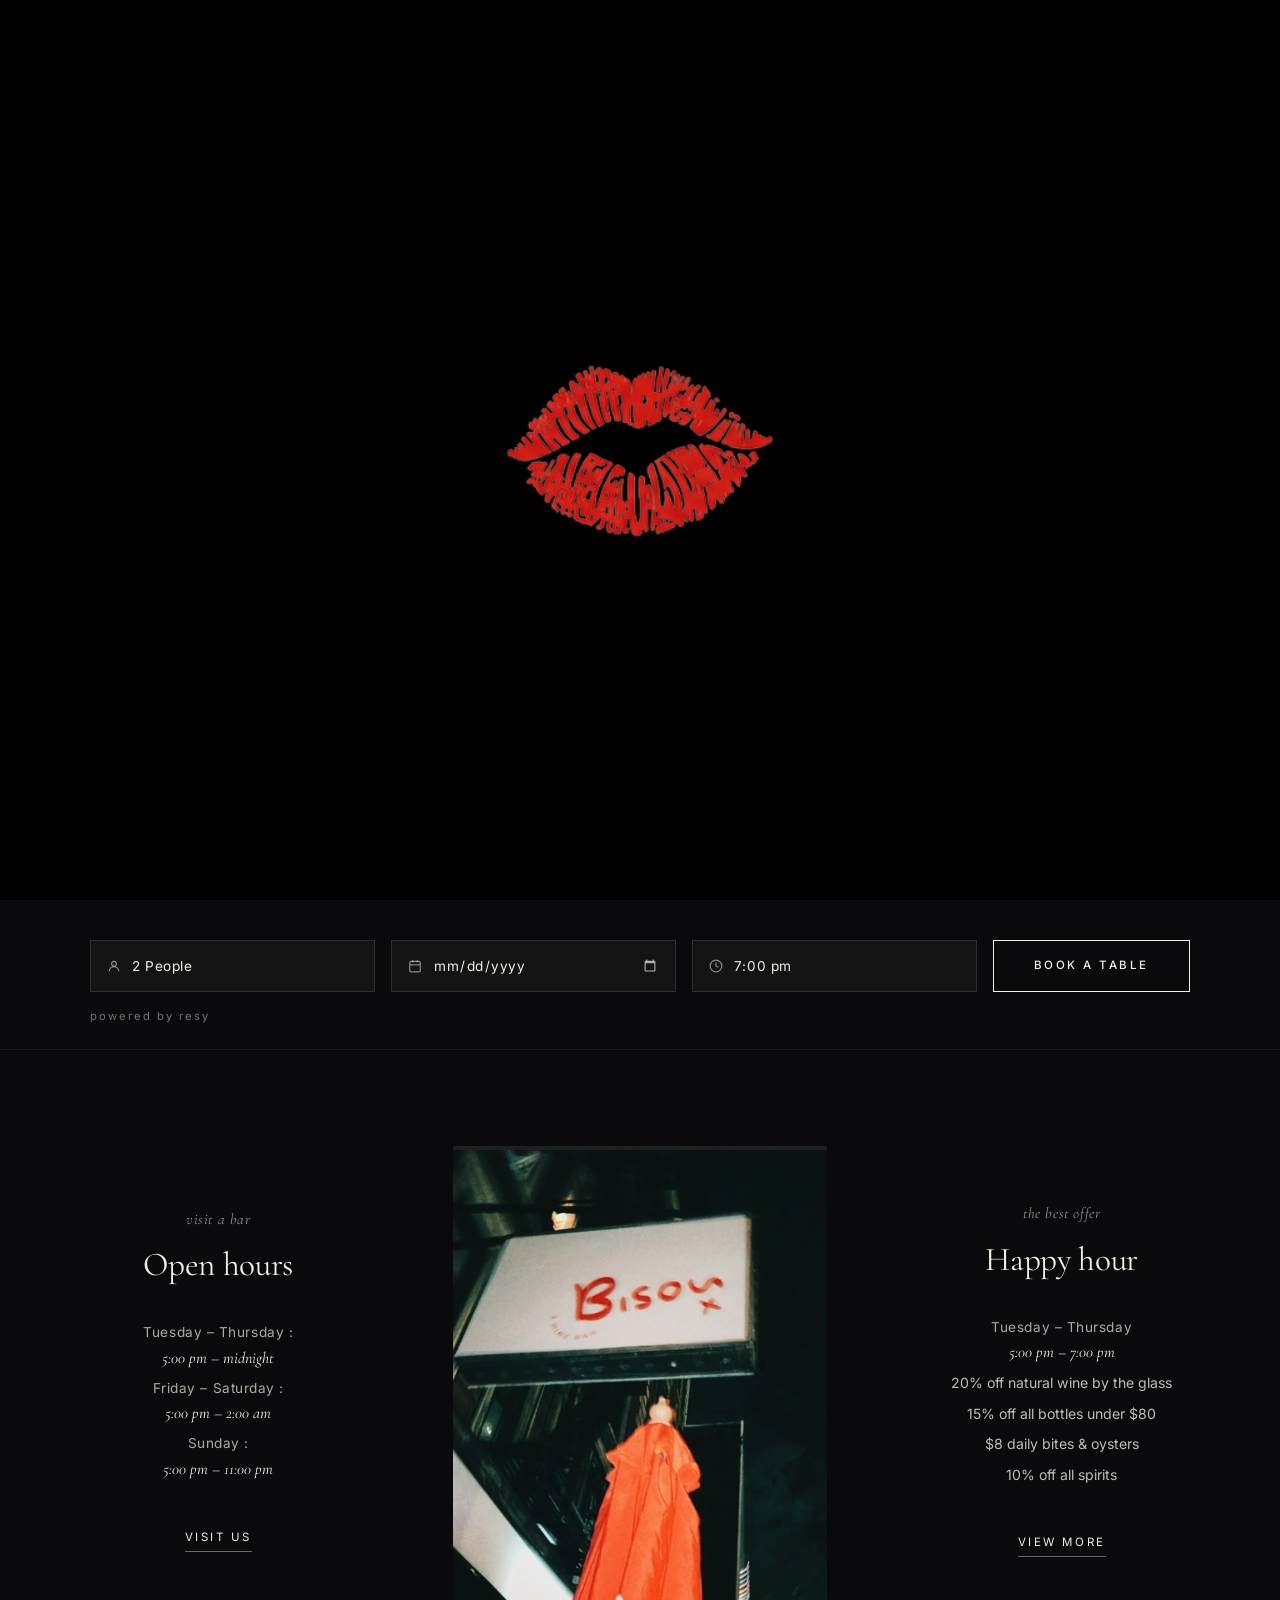
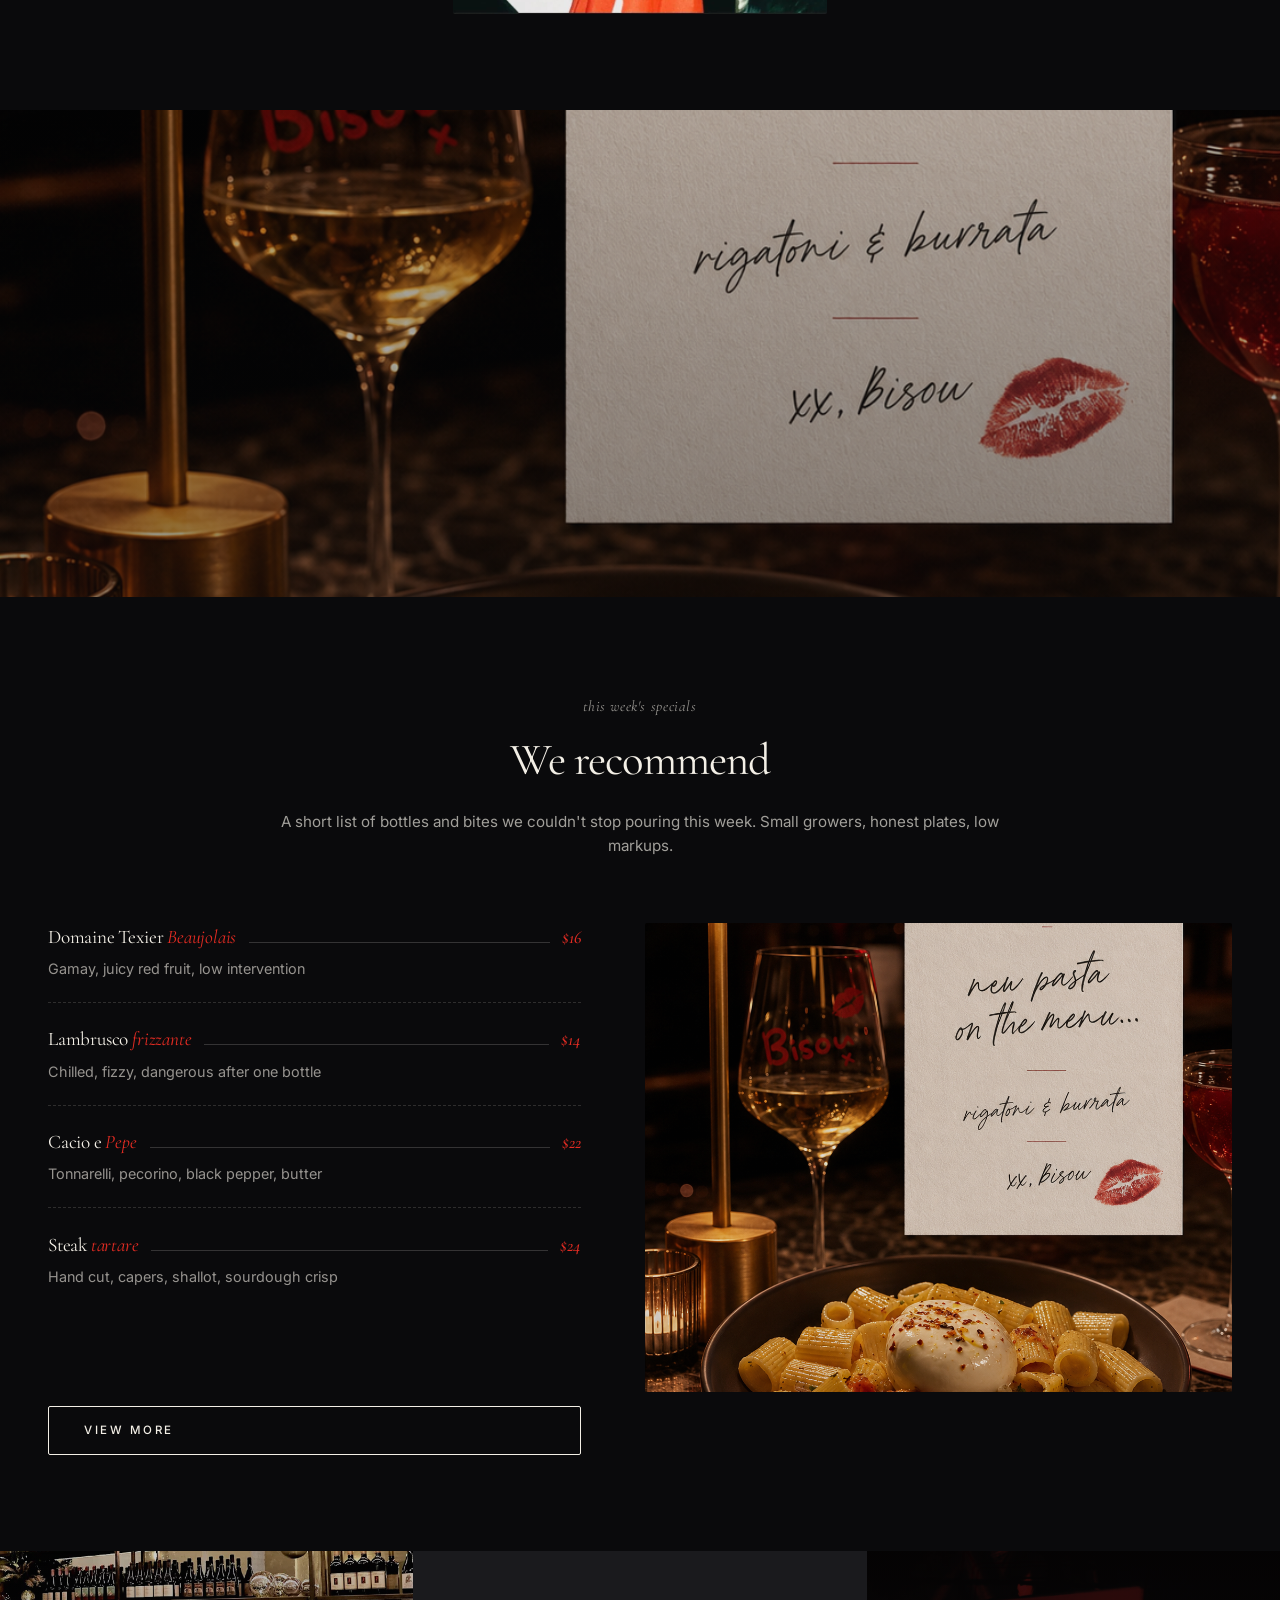
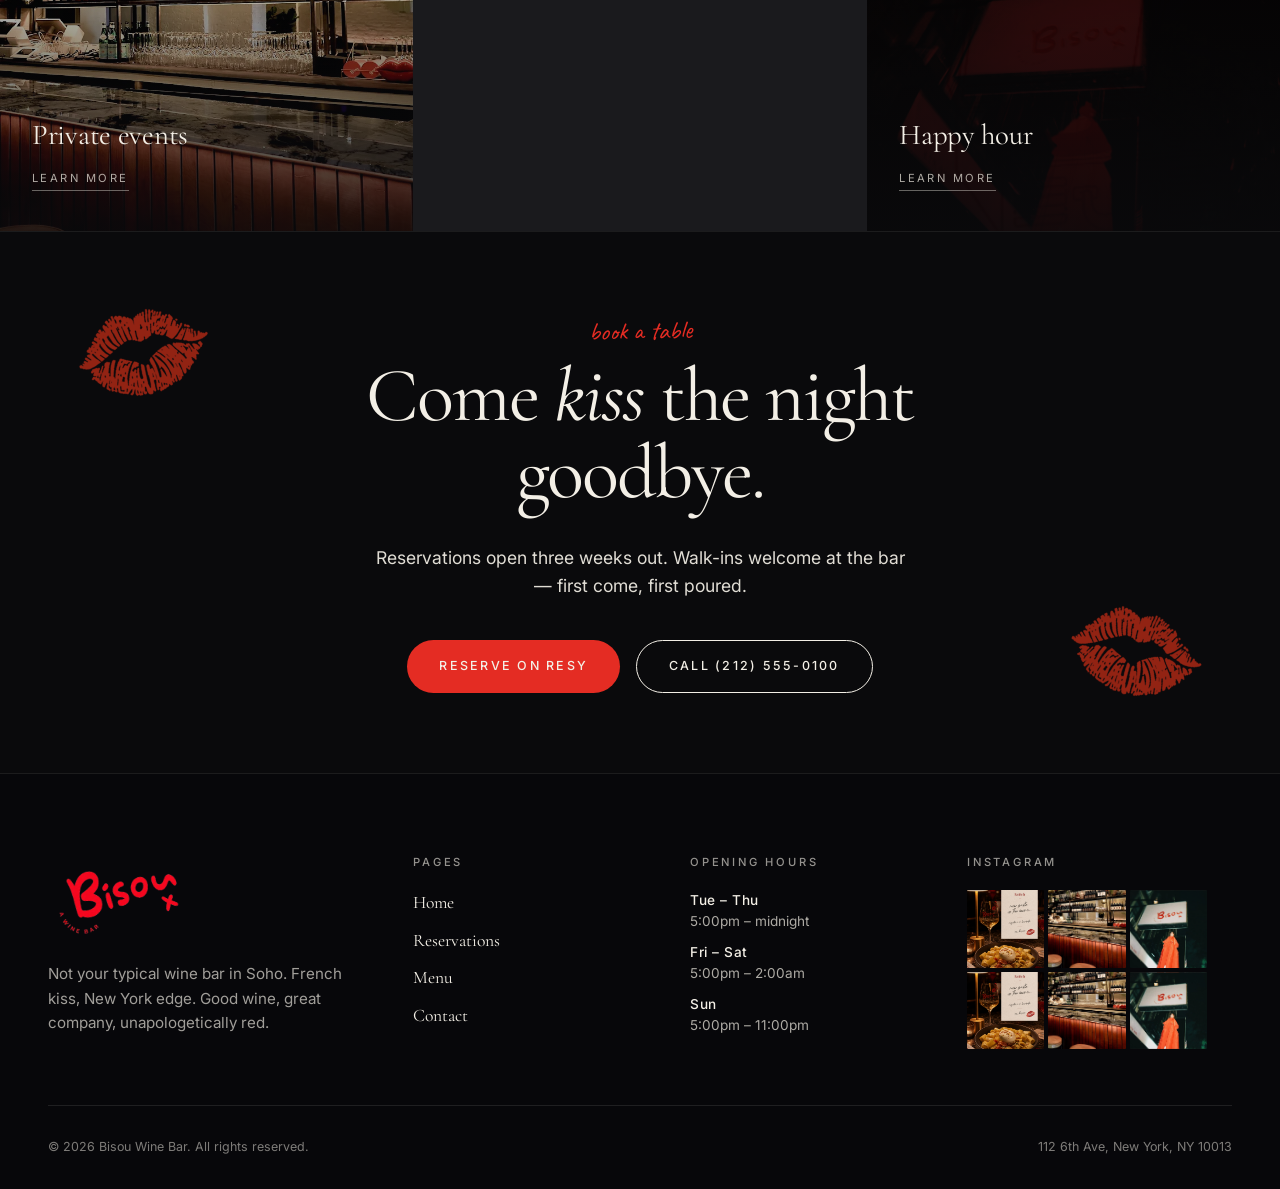
==== commit 6a78439a: "Try Cormorant Garamond for display + Inter for menu prices Swap Playfair Display for Cormorant Garam" ====
--- a/index.html
+++ b/index.html
@@ -81,7 +81,7 @@
 
 <link rel="preconnect" href="https://fonts.googleapis.com">
 <link rel="preconnect" href="https://fonts.gstatic.com" crossorigin>
-<link href="https://fonts.googleapis.com/css2?family=Playfair+Display:ital,wght@0,400;0,500;0,700;1,400;1,500;1,700&family=Inter:wght@300;400;500;600&family=Caveat:wght@400;600&display=swap" rel="stylesheet">
+<link href="https://fonts.googleapis.com/css2?family=Cormorant+Garamond:ital,wght@0,400;0,500;0,600;0,700;1,400;1,500;1,600;1,700&family=Inter:wght@300;400;500;600;700&family=Caveat:wght@400;600&display=swap" rel="stylesheet">
 <link rel="stylesheet" href="styles.css?v=5">
 </head>
 <body class="home-dark">
@@ -90,6 +90,14 @@
 <div class="bisou-loader" id="bisouLoader" role="status" aria-label="Loading Bisou">
   <img src="images/kiss.png" alt="" class="bisou-loader-mark" aria-hidden="true">
 </div>
+<script>
+  // Hide loader immediately if already shown this session (prevents flash on nav).
+  try {
+    if (sessionStorage.getItem('bisouLoaderSeen') === '1') {
+      document.getElementById('bisouLoader').classList.add('is-hidden');
+    }
+  } catch (e) {}
+</script>
 
 <!-- NAV -->
 <nav id="nav" class="dark" aria-label="Main navigation">
--- a/styles.css
+++ b/styles.css
@@ -6,7 +6,7 @@
   --midnight: #0E0E10;
   --soft-blue: #49607A;
   --deep-wine: #4A0D0D;
-  --display: 'Playfair Display', serif;
+  --display: 'Cormorant Garamond', serif;
   --body: 'Inter', sans-serif;
   --hand: 'Caveat', cursive;
 }
@@ -1030,11 +1030,11 @@
 }
 
 .menu-item .price {
-  font-family: var(--display);
-  font-style: italic;
-  color: var(--bisou-red);
-  font-size: 1.1rem;
-  font-weight: 500;
+  font-family: var(--body);
+  color: var(--bisou-red);
+  font-size: 1rem;
+  font-weight: 600;
+  letter-spacing: 0.01em;
   white-space: nowrap;
 }
 
@@ -1076,11 +1076,11 @@
 }
 
 .wine-price {
-  font-family: var(--display);
-  font-style: italic;
-  color: var(--bisou-red);
-  font-size: 1rem;
-  font-weight: 500;
+  font-family: var(--body);
+  color: var(--bisou-red);
+  font-size: 0.95rem;
+  font-weight: 600;
+  letter-spacing: 0.01em;
   white-space: nowrap;
 }
 
